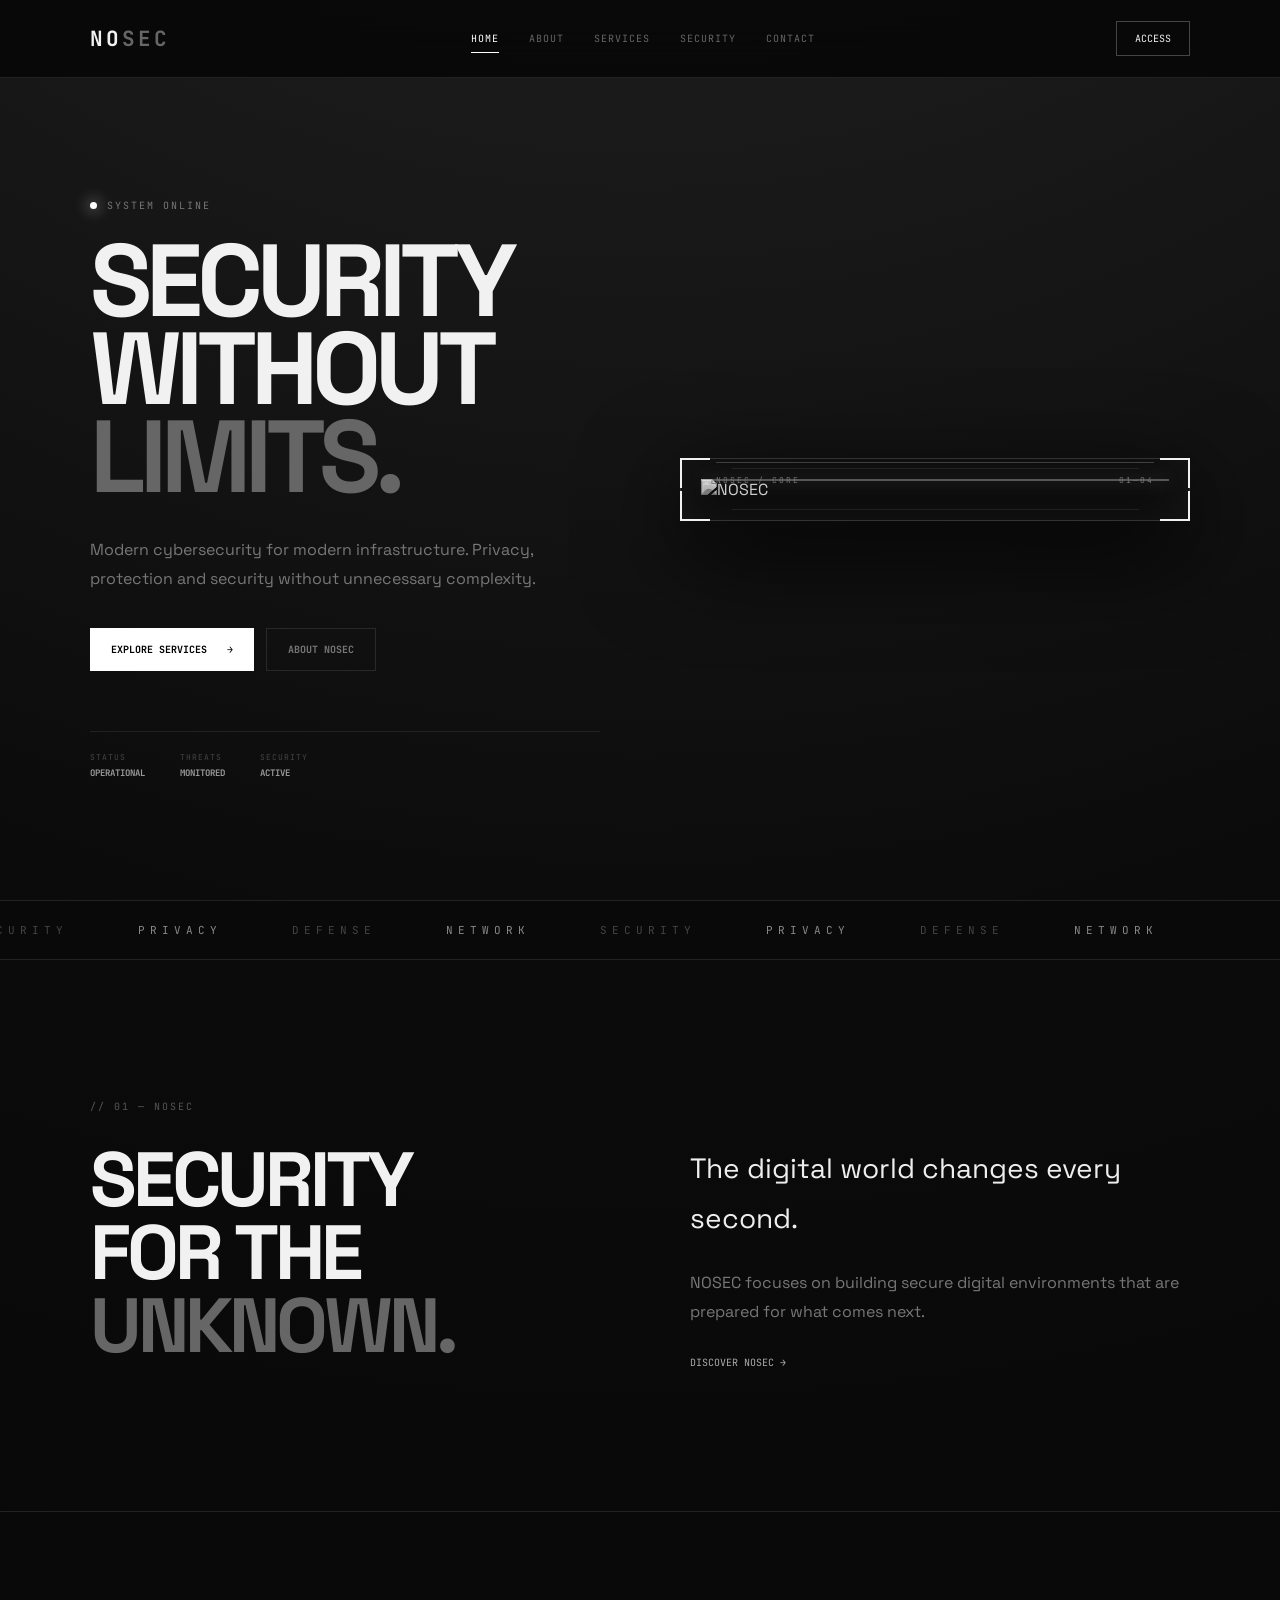
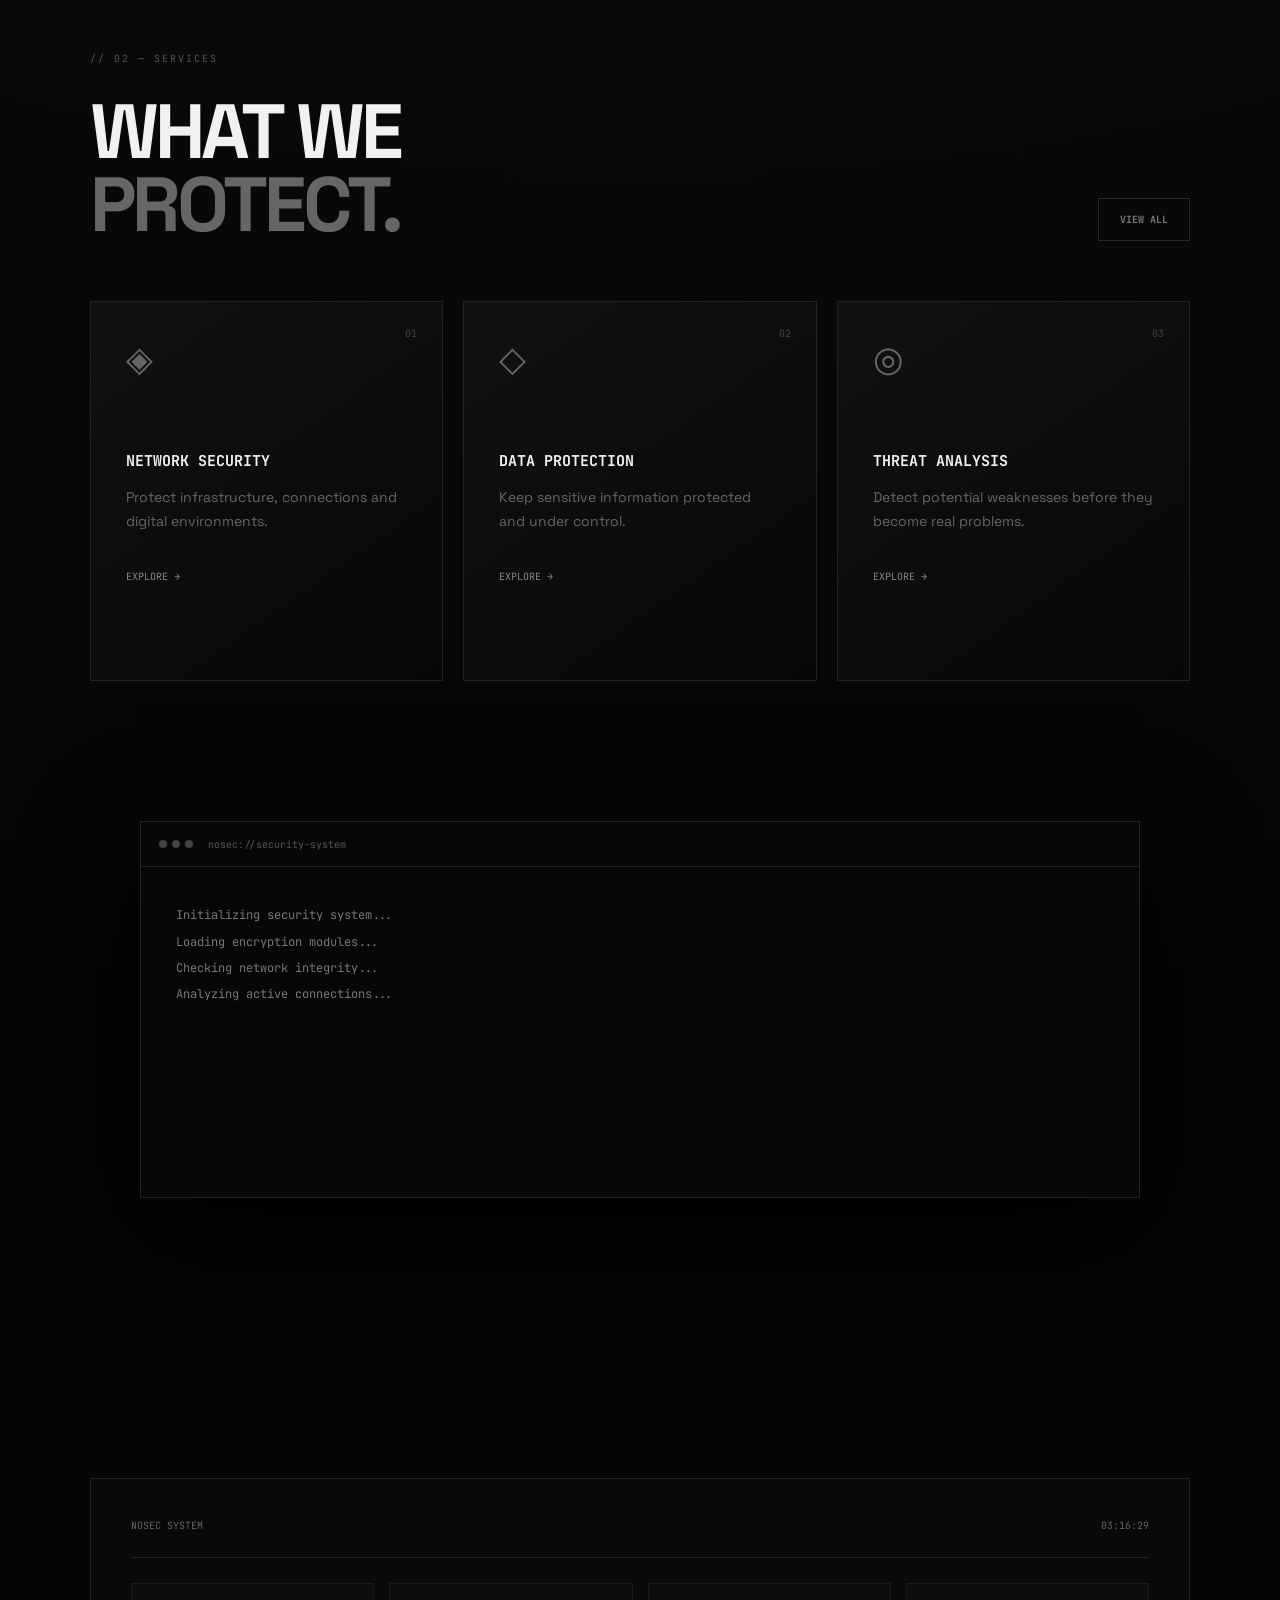
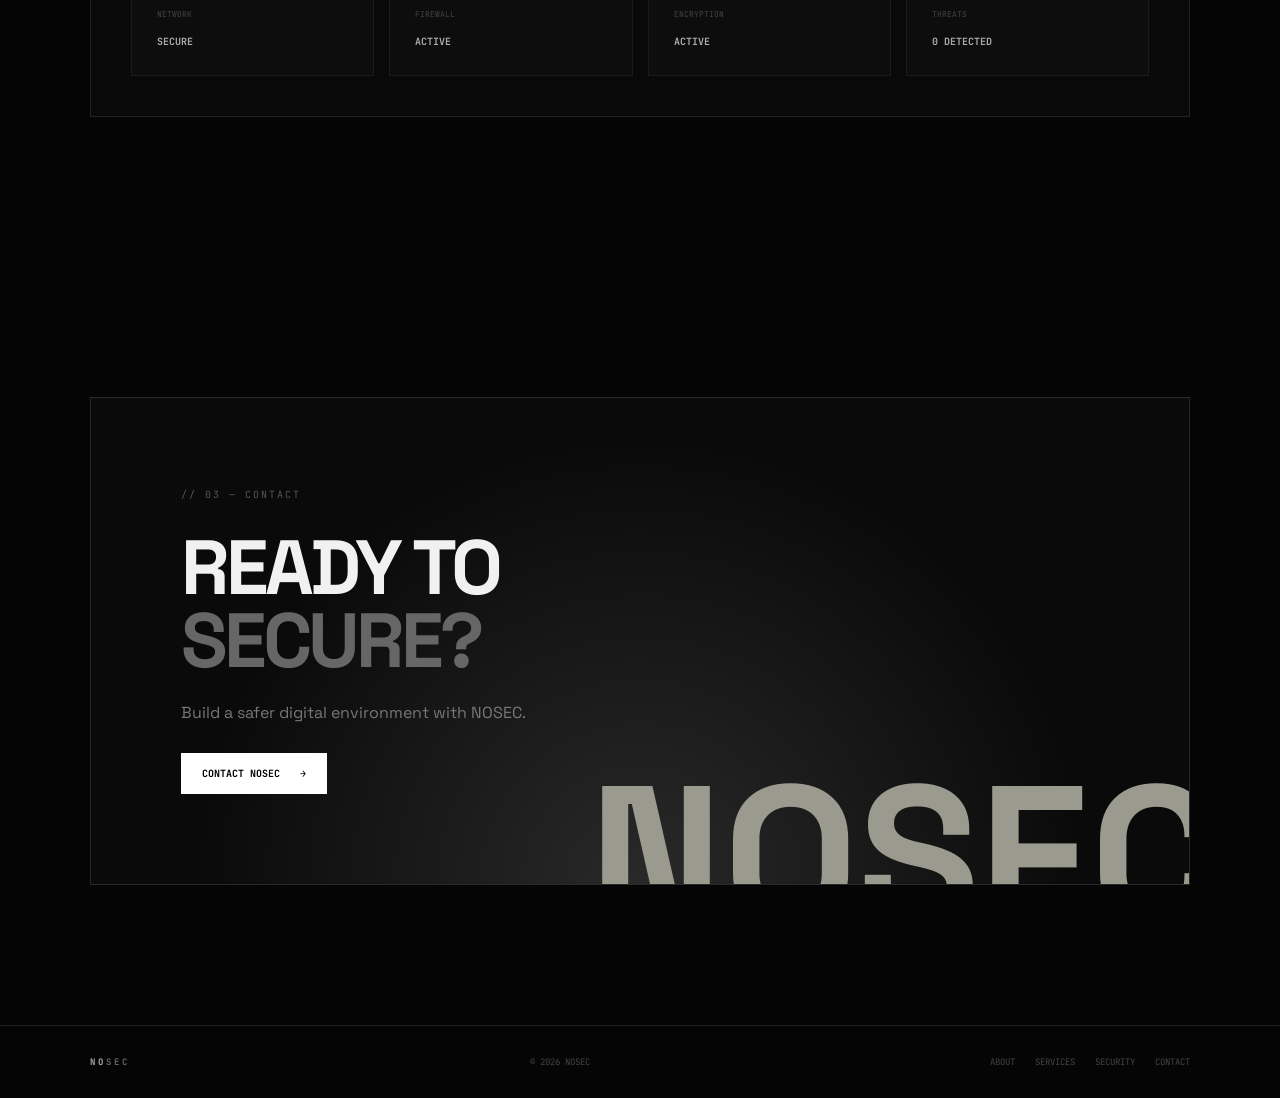
==== index.html @ 856af39f "Add files via upload" ====
<!DOCTYPE html>
<html lang="de">
<head>
    <meta charset="UTF-8">
    <meta name="viewport" content="width=device-width, initial-scale=1.0">
    <meta name="description" content="NOSEC — Modern Cybersecurity">
    <title>NOSEC — Security Without Limits</title>
    <link rel="stylesheet" href="style.css">
</head>

<body>

    <header class="navbar">

        <a href="index.html" class="logo">
            NO<span>SEC</span>
        </a>

        <nav>
            <a href="index.html" class="active">HOME</a>
            <a href="about.html">ABOUT</a>
            <a href="services.html">SERVICES</a>
            <a href="security.html">SECURITY</a>
            <a href="contact.html">CONTACT</a>
        </nav>

        <a href="contact.html" class="nav-button">
            ACCESS
        </a>

    </header>


    <main>

        <section class="hero">

            <div class="hero-content">

                <div class="status">
                    <span></span>
                    SYSTEM ONLINE
                </div>

                <h1>
                    SECURITY<br>
                    WITHOUT<br>
                    <span>LIMITS.</span>
                </h1>

                <p>
                    Modern cybersecurity for modern infrastructure.
                    Privacy, protection and security without unnecessary
                    complexity.
                </p>

                <div class="hero-buttons">

                    <a href="services.html" class="primary-button">
                        EXPLORE SERVICES
                        <span>→</span>
                    </a>

                    <a href="about.html" class="secondary-button">
                        ABOUT NOSEC
                    </a>

                </div>

                <div class="hero-meta">

                    <div>
                        <span>STATUS</span>
                        <strong>OPERATIONAL</strong>
                    </div>

                    <div>
                        <span>THREATS</span>
                        <strong>MONITORED</strong>
                    </div>

                    <div>
                        <span>SECURITY</span>
                        <strong>ACTIVE</strong>
                    </div>

                </div>

            </div>


            <div class="hero-visual">

                <div class="image-frame">

                    <div class="frame-line top"></div>
                    <div class="frame-line bottom"></div>

                    <div class="corner top-left"></div>
                    <div class="corner top-right"></div>
                    <div class="corner bottom-left"></div>
                    <div class="corner bottom-right"></div>

                    <img
                        src="https://i.postimg.cc/Y08h0stj/NOSEC.png"
                        alt="NOSEC"
                    >

                    <div class="scanline"></div>

                    <div class="image-label">
                        <span>NOSEC / CORE</span>
                        <span>01—04</span>
                    </div>

                </div>

            </div>

        </section>


        <section class="marquee">

            <div class="marquee-track">

                <span>SECURITY</span>
                <span>PRIVACY</span>
                <span>DEFENSE</span>
                <span>NETWORK</span>
                <span>SECURITY</span>
                <span>PRIVACY</span>
                <span>DEFENSE</span>
                <span>NETWORK</span>

            </div>

        </section>


        <section class="section intro">

            <div class="section-label">
                // 01 — NOSEC
            </div>

            <div class="intro-grid">

                <div>
                    <h2>
                        SECURITY<br>
                        FOR THE<br>
                        <span>UNKNOWN.</span>
                    </h2>
                </div>

                <div class="intro-content">

                    <p class="large-text">
                        The digital world changes every second.
                    </p>

                    <p>
                        NOSEC focuses on building secure digital
                        environments that are prepared for what comes
                        next.
                    </p>

                    <a href="about.html" class="text-link">
                        DISCOVER NOSEC →
                    </a>

                </div>

            </div>

        </section>


        <section class="section services-preview">

            <div class="section-label">
                // 02 — SERVICES
            </div>

            <div class="section-heading">

                <h2>
                    WHAT WE<br>
                    <span>PROTECT.</span>
                </h2>

                <a href="services.html" class="secondary-button">
                    VIEW ALL
                </a>

            </div>


            <div class="cards">

                <article class="card">

                    <div class="card-number">
                        01
                    </div>

                    <div class="card-icon">
                        ◈
                    </div>

                    <h3>
                        NETWORK SECURITY
                    </h3>

                    <p>
                        Protect infrastructure, connections and
                        digital environments.
                    </p>

                    <a href="services.html">
                        EXPLORE →
                    </a>

                </article>


                <article class="card">

                    <div class="card-number">
                        02
                    </div>

                    <div class="card-icon">
                        ◇
                    </div>

                    <h3>
                        DATA PROTECTION
                    </h3>

                    <p>
                        Keep sensitive information protected and
                        under control.
                    </p>

                    <a href="services.html">
                        EXPLORE →
                    </a>

                </article>


                <article class="card">

                    <div class="card-number">
                        03
                    </div>

                    <div class="card-icon">
                        ◎
                    </div>

                    <h3>
                        THREAT ANALYSIS
                    </h3>

                    <p>
                        Detect potential weaknesses before they become
                        real problems.
                    </p>

                    <a href="services.html">
                        EXPLORE →
                    </a>

                </article>

            </div>

        </section>


        <section class="terminal-section">

            <div class="terminal">

                <div class="terminal-header">

                    <div class="terminal-buttons">
                        <i></i>
                        <i></i>
                        <i></i>
                    </div>

                    <span>
                        nosec://security-system
                    </span>

                </div>

                <div class="terminal-body">

                    <p>
                        root@nosec:~$ initialize_security
                    </p>

                </div>

            </div>

        </section>


        <section class="section system-section">

            <div class="system-box">

                <div class="system-header">

                    <span>
                        NOSEC SYSTEM
                    </span>

                    <span class="system-time">
                        --:--:--
                    </span>

                </div>

                <div class="system-grid">

                    <div>
                        <span>NETWORK</span>
                        <strong>SECURE</strong>
                    </div>

                    <div>
                        <span>FIREWALL</span>
                        <strong>ACTIVE</strong>
                    </div>

                    <div>
                        <span>ENCRYPTION</span>
                        <strong>ACTIVE</strong>
                    </div>

                    <div>
                        <span>THREATS</span>
                        <strong>0 DETECTED</strong>
                    </div>

                </div>

            </div>

        </section>


        <section class="section cta-section">

            <div class="cta-box">

                <div class="section-label">
                    // 03 — CONTACT
                </div>

                <h2>
                    READY TO<br>
                    <span>SECURE?</span>
                </h2>

                <p>
                    Build a safer digital environment with NOSEC.
                </p>

                <a href="contact.html" class="primary-button">
                    CONTACT NOSEC
                    <span>→</span>
                </a>

            </div>

        </section>

    </main>


    <footer>

        <div class="footer-logo">
            NO<span>SEC</span>
        </div>

        <p>
            © 2026 NOSEC
        </p>

        <div class="footer-links">

            <a href="about.html">ABOUT</a>
            <a href="services.html">SERVICES</a>
            <a href="security.html">SECURITY</a>
            <a href="contact.html">CONTACT</a>

        </div>

    </footer>


    <script src="script.js"></script>

</body>
</html>
---- style.css ----
@import url('https://fonts.googleapis.com/css2?family=JetBrains+Mono:wght@400;500;600;700&family=Space+Grotesk:wght@400;500;600;700&display=swap');

:root {
    --black: #050505;
    --black-2: #080808;
    --gray-1: #101010;
    --gray-2: #171717;
    --gray-3: #242424;
    --gray-4: #444;
    --gray-5: #666;
    --gray-6: #888;
    --white: #f1f1f1;
}

* {
    margin: 0;
    padding: 0;
    box-sizing: border-box;
}

html {
    scroll-behavior: smooth;
}

body {
    min-height: 100vh;

    overflow-x: hidden;

    background:
        radial-gradient(
            circle at 50% -20%,
            #2b2b2b 0,
            #0b0b0b 35%,
            #050505 70%
        );

    color: var(--white);

    font-family: "Space Grotesk", sans-serif;
}

body.page-exit {
    opacity: 0;
    transform: scale(.98);
    transition: .35s ease;
}

a {
    color: inherit;
    text-decoration: none;
}

::selection {
    background: #fff;
    color: #000;
}

.background-grid {
    position: fixed;
    inset: 0;
    z-index: -5;

    background-image:
        linear-gradient(#fff 1px, transparent 1px),
        linear-gradient(90deg, #fff 1px, transparent 1px);

    background-size: 60px 60px;

    opacity: .025;

    pointer-events: none;

    animation: gridMove 18s linear infinite;
}

@keyframes gridMove {
    from {
        transform: translateY(0);
    }

    to {
        transform: translateY(60px);
    }
}

.noise {
    position: fixed;
    inset: 0;
    z-index: 999;

    pointer-events: none;

    opacity: .025;

    background:
        repeating-radial-gradient(
            circle at 0 0,
            #fff 0,
            transparent 1px,
            transparent 3px
        );

    animation: noise 0.15s steps(2) infinite;
}

@keyframes noise {
    0% {
        transform: translate(0);
    }

    25% {
        transform: translate(2px, -2px);
    }

    50% {
        transform: translate(-2px, 1px);
    }

    75% {
        transform: translate(1px, 2px);
    }

    100% {
        transform: translate(0);
    }
}

.custom-cursor {
    position: fixed;

    width: 32px;
    height: 32px;

    border: 1px solid #777;
    border-radius: 50%;

    pointer-events: none;

    z-index: 1000;

    transform: translate(-50%, -50%);

    transition:
        width .25s,
        height .25s,
        border-color .25s,
        background .25s;

    mix-blend-mode: difference;
}

.cursor-dot {
    position: fixed;

    width: 4px;
    height: 4px;

    background: #fff;
    border-radius: 50%;

    pointer-events: none;

    z-index: 1001;

    transform: translate(-50%, -50%);
}

.cursor-hover {
    width: 60px !important;
    height: 60px !important;

    border-color: #fff !important;

    background: #fff2;
}

.page-loader {
    position: fixed;
    inset: 0;
    z-index: 2000;

    display: flex;
    align-items: center;
    justify-content: center;
    flex-direction: column;

    background: #050505;

    transition:
        opacity .8s ease,
        visibility .8s ease;
}

.page-loader.loaded {
    opacity: 0;
    visibility: hidden;
}

.loader-logo {
    margin-bottom: 25px;

    font-family: "JetBrains Mono", monospace;

    font-size: 28px;
    font-weight: 700;

    letter-spacing: 8px;
}

.loader-logo span {
    color: #666;
}

.loader-line {
    width: 180px;
    height: 1px;

    overflow: hidden;

    background: #222;
}

.loader-line div {
    width: 0;
    height: 100%;

    background: #fff;

    animation: loader 1.5s ease forwards;
}

@keyframes loader {
    to {
        width: 100%;
    }
}

.loader-status {
    margin-top: 15px;

    color: #555;

    font-family: "JetBrains Mono", monospace;

    font-size: 9px;
    letter-spacing: 2px;
}

.navbar {
    position: sticky;
    top: 0;
    z-index: 100;

    height: 78px;

    display: flex;
    align-items: center;
    justify-content: space-between;

    padding: 0 7%;

    background: rgba(5, 5, 5, .78);

    border-bottom: 1px solid #222;

    backdrop-filter: blur(18px);
}

.logo {
    font-family: "JetBrains Mono", monospace;

    font-size: 21px;
    font-weight: 700;

    letter-spacing: 3px;

    transition: .3s;
}

.logo span,
.footer-logo span {
    color: #666;
}

.logo:hover {
    letter-spacing: 6px;
}

nav {
    display: flex;
    align-items: center;
    gap: 30px;
}

nav a {
    position: relative;

    color: #666;

    font-family: "JetBrains Mono", monospace;

    font-size: 10px;

    letter-spacing: 1px;

    transition: .3s;
}

nav a::after {
    content: "";

    position: absolute;

    left: 0;
    bottom: -8px;

    width: 0;
    height: 1px;

    background: #fff;

    transition: .3s;
}

nav a:hover,
nav a.active {
    color: #fff;
}

nav a:hover::after,
nav a.active::after {
    width: 100%;
}

.nav-button {
    padding: 10px 18px;

    border: 1px solid #444;

    font-family: "JetBrains Mono", monospace;

    font-size: 10px;

    transition: .3s;
}

.nav-button:hover {
    color: #000;

    background: #fff;

    border-color: #fff;

    box-shadow: 0 0 30px #fff2;
}

.hero {
    min-height: calc(100vh - 78px);

    display: grid;

    grid-template-columns: 1fr 1fr;

    align-items: center;

    gap: 80px;

    padding: 90px 7%;
}

.hero-content {
    animation: heroIn 1s ease both;
}

@keyframes heroIn {
    from {
        opacity: 0;
        transform: translateY(40px);
    }

    to {
        opacity: 1;
        transform: translateY(0);
    }
}

.status {
    display: flex;
    align-items: center;
    gap: 10px;

    margin-bottom: 25px;

    color: #777;

    font-family: "JetBrains Mono", monospace;

    font-size: 10px;

    letter-spacing: 2px;
}

.status span {
    width: 7px;
    height: 7px;

    border-radius: 50%;

    background: #fff;

    box-shadow: 0 0 15px #fff;

    animation: statusPulse 1.5s infinite;
}

@keyframes statusPulse {
    50% {
        opacity: .2;
        transform: scale(.6);
    }
}

.hero h1 {
    font-size: clamp(60px, 8vw, 115px);

    line-height: .86;

    letter-spacing: -6px;

    margin-bottom: 35px;

    transition: transform .2s ease;
}

.hero h1 span {
    color: #666;

    animation: flicker 6s infinite;
}

@keyframes flicker {
    0%,
    93%,
    100% {
        opacity: 1;
    }

    94% {
        opacity: .3;
    }

    95% {
        opacity: 1;
    }

    97% {
        opacity: .6;
    }
}

.hero-content > p {
    max-width: 570px;

    color: #777;

    font-size: 16px;

    line-height: 1.8;

    margin-bottom: 35px;
}

.hero-buttons {
    display: flex;
    flex-wrap: wrap;

    gap: 12px;
}

.primary-button,
.secondary-button {
    display: inline-flex;
    align-items: center;
    gap: 20px;

    padding: 14px 21px;

    font-family: "JetBrains Mono", monospace;

    font-size: 10px;
    font-weight: 700;

    transition: .3s;
}

.primary-button {
    color: #000;

    background: #fff;
}

.primary-button:hover {
    box-shadow: 0 15px 40px #fff1;

    transform: translateY(-4px);
}

.primary-button span {
    transition: .3s;
}

.primary-button:hover span {
    transform: translateX(6px);
}

.secondary-button {
    color: #777;

    border: 1px solid #292929;
}

.secondary-button:hover {
    color: #fff;

    border-color: #666;

    transform: translateY(-4px);
}

.hero-meta {
    display: flex;

    gap: 35px;

    margin-top: 60px;

    padding-top: 20px;

    border-top: 1px solid #222;
}

.hero-meta div {
    display: flex;
    flex-direction: column;
    gap: 5px;
}

.hero-meta span {
    color: #444;

    font-family: "JetBrains Mono", monospace;

    font-size: 8px;

    letter-spacing: 1px;
}

.hero-meta strong {
    color: #999;

    font-family: "JetBrains Mono", monospace;

    font-size: 9px;
}

.hero-visual {
    display: flex;
    justify-content: center;

    animation: visualIn 1.2s ease both;
}

@keyframes visualIn {
    from {
        opacity: 0;
        transform: translateX(60px);
    }

    to {
        opacity: 1;
        transform: translateX(0);
    }
}

.image-frame {
    position: relative;

    width: min(560px, 100%);

    padding: 20px;

    background: #080808;

    border: 1px solid #333;

    box-shadow:
        0 30px 100px #000,
        inset 0 0 60px #fff1;

    animation: floating 5s ease-in-out infinite;

    transition: .5s;
}

@keyframes floating {
    0%,
    100% {
        transform: translateY(0);
    }

    50% {
        transform: translateY(-13px);
    }
}

.image-frame:hover {
    border-color: #777;

    box-shadow:
        0 40px 120px #000,
        0 0 50px #fff1;
}

.image-frame img {
    display: block;

    width: 100%;

    filter:
        grayscale(100%)
        contrast(1.15)
        brightness(.8);

    transition: .6s;
}

.image-frame:hover img {
    filter:
        grayscale(100%)
        contrast(1.3)
        brightness(1);
}

.scanline {
    position: absolute;

    left: 20px;
    right: 20px;

    top: 20px;

    height: 2px;

    background: #fff;

    opacity: .3;

    box-shadow: 0 0 15px #fff;

    animation: scan 3.5s linear infinite;
}

@keyframes scan {
    to {
        top: calc(100% - 20px);
    }
}

.frame-line {
    position: absolute;

    left: 10%;
    right: 10%;

    height: 1px;

    background: #fff;

    opacity: .08;
}

.frame-line.top {
    top: 15%;
}

.frame-line.bottom {
    bottom: 15%;
}

.corner {
    position: absolute;

    z-index: 3;

    width: 30px;
    height: 30px;

    border-color: #aaa;
}

.top-left {
    top: -1px;
    left: -1px;

    border-top: 2px solid;
    border-left: 2px solid;
}

.top-right {
    top: -1px;
    right: -1px;

    border-top: 2px solid;
    border-right: 2px solid;
}

.bottom-left {
    bottom: -1px;
    left: -1px;

    border-bottom: 2px solid;
    border-left: 2px solid;
}

.bottom-right {
    bottom: -1px;
    right: -1px;

    border-bottom: 2px solid;
    border-right: 2px solid;
}

.image-label {
    position: absolute;

    left: 35px;
    right: 35px;
    bottom: 35px;

    display: flex;
    justify-content: space-between;

    padding-top: 12px;

    border-top: 1px solid #fff3;

    color: #777;

    font-family: "JetBrains Mono", monospace;

    font-size: 8px;

    letter-spacing: 2px;
}

.marquee {
    overflow: hidden;

    padding: 22px 0;

    background: #090909;

    border-top: 1px solid #222;
    border-bottom: 1px solid #222;
}

.marquee-track {
    display: flex;

    width: max-content;

    gap: 70px;
}

.marquee span {
    color: #444;

    font-family: "JetBrains Mono", monospace;

    font-size: 11px;

    letter-spacing: 5px;
}

.marquee span:nth-child(even) {
    color: #888;
}

.section {
    padding: 140px 7%;
}

.section-label {
    margin-bottom: 30px;

    color: #555;

    font-family: "JetBrains Mono", monospace;

    font-size: 10px;

    letter-spacing: 2px;
}

.intro {
    border-bottom: 1px solid #222;
}

.intro-grid {
    display: grid;

    grid-template-columns: 1fr 1fr;

    gap: 100px;
}

.section h2 {
    font-size: clamp(45px, 6vw, 80px);

    line-height: .95;

    letter-spacing: -4px;
}

.section h2 span {
    color: #666;
}

.intro-content {
    max-width: 600px;
}

.large-text {
    color: #eee !important;

    font-size: 28px !important;

    margin-bottom: 25px;
}

.intro-content p {
    color: #777;

    line-height: 1.8;
}

.text-link {
    display: inline-block;

    margin-top: 30px;

    color: #aaa;

    font-family: "JetBrains Mono", monospace;

    font-size: 10px;

    transition: .3s;
}

.text-link:hover {
    color: #fff;

    letter-spacing: 2px;
}

.section-heading {
    display: flex;
    align-items: end;
    justify-content: space-between;

    margin-bottom: 60px;
}

.cards {
    display: grid;

    grid-template-columns: repeat(3, 1fr);

    gap: 20px;
}

.card {
    position: relative;

    min-height: 380px;

    padding: 35px;

    overflow: hidden;

    background:
        linear-gradient(145deg, #111, #080808);

    border: 1px solid #222;

    transition: .4s;
}

.card::before {
    content: "";

    position: absolute;

    left: -100%;
    top: 0;

    width: 100%;
    height: 1px;

    background: #fff;

    transition: .6s;
}

.card:hover::before {
    left: 100%;
}

.card:hover {
    transform: translateY(-10px);

    border-color: #444;

    box-shadow: 0 30px 80px #000;
}

.card-number {
    position: absolute;

    top: 25px;
    right: 25px;

    color: #444;

    font-family: "JetBrains Mono", monospace;

    font-size: 10px;
}

.card-icon {
    margin-bottom: 70px;

    color: #666;

    font-size: 35px;

    transition: .5s;
}

.card:hover .card-icon {
    color: #fff;

    transform: rotate(180deg) scale(1.15);
}

.card h3 {
    margin-bottom: 15px;

    font-family: "JetBrains Mono", monospace;

    font-size: 15px;
}

.card p {
    color: #666;

    font-size: 14px;

    line-height: 1.7;

    margin-bottom: 30px;
}

.card a {
    color: #888;

    font-family: "JetBrains Mono", monospace;

    font-size: 10px;

    transition: .3s;
}

.card a:hover {
    color: #fff;

    letter-spacing: 2px;
}

.terminal-section {
    padding: 0 7% 140px;
}

.terminal {
    max-width: 1000px;

    margin: auto;

    background: #070707;

    border: 1px solid #222;

    box-shadow: 0 30px 100px #000;

    transition: .4s;
}

.terminal:hover {
    border-color: #444;

    transform: translateY(-5px);
}

.terminal-header {
    height: 45px;

    display: flex;
    align-items: center;

    gap: 15px;

    padding: 0 18px;

    border-bottom: 1px solid #222;

    color: #555;

    font-family: "JetBrains Mono", monospace;

    font-size: 10px;
}

.terminal-buttons {
    display: flex;

    gap: 5px;
}

.terminal-buttons i {
    width: 8px;
    height: 8px;

    background: #444;

    border-radius: 50%;
}

.terminal-body {
    min-height: 330px;

    padding: 35px;

    color: #777;

    font-family: "JetBrains Mono", monospace;

    font-size: 12px;

    line-height: 2.2;
}

.terminal-body b {
    color: #eee;
}

.final-line {
    color: #fff;

    animation: finalPulse 1.5s infinite;
}

@keyframes finalPulse {
    50% {
        opacity: .3;
    }
}

.system-box {
    padding: 40px;

    background: #090909;

    border: 1px solid #222;
}

.system-header {
    display: flex;
    justify-content: space-between;

    padding-bottom: 25px;

    margin-bottom: 25px;

    border-bottom: 1px solid #222;

    color: #666;

    font-family: "JetBrains Mono", monospace;

    font-size: 10px;
}

.system-grid {
    display: grid;

    grid-template-columns: repeat(4, 1fr);

    gap: 15px;
}

.system-grid div {
    padding: 25px;

    background: #0d0d0d;

    border: 1px solid #1b1b1b;

    transition: .3s;
}

.system-grid div:hover {
    border-color: #555;

    transform: translateY(-5px);
}

.system-grid span {
    display: block;

    color: #444;

    font-family: "JetBrains Mono", monospace;

    font-size: 8px;

    margin-bottom: 10px;
}

.system-grid strong {
    color: #aaa;

    font-family: "JetBrains Mono", monospace;

    font-size: 10px;
}

.cta-box {
    position: relative;

    padding: 90px;

    overflow: hidden;

    background:
        radial-gradient(
            circle at 50% 100%,
            #292929,
            #0a0a0a 60%
        );

    border: 1px solid #292929;
}

.cta-box::after {
    content: "NOSEC";

    position: absolute;

    right: -30px;
    bottom: -100px;

    color: #9b9a8e;

    font-size: 200px;

    font-weight: 700;

    pointer-events: none
}

.cta-box h2 {
    margin-bottom: 25px;
}

.cta-box p {
    color: #777;

    margin-bottom: 30px;
}

footer {
    display: flex;
    align-items: center;
    justify-content: space-between;

    padding: 30px 7%;

    border-top: 1px solid #222;

    color: #444;

    font-family: "JetBrains Mono", monospace;

    font-size: 9px;
}

.footer-logo {
    color: #aaa;

    font-weight: 700;

    letter-spacing: 3px;
}

.footer-links {
    display: flex;

    gap: 20px;
}

.footer-links a {
    transition: .3s;
}

.footer-links a:hover {
    color: #fff;
}

.reveal {
    opacity: 0;

    transform: translateY(50px);

    transition:
        opacity .8s ease,
        transform .8s ease;
}

.revealed {
    opacity: 1;

    transform: translateY(0);
}

.stats div.reveal:nth-child(2),
.cards .reveal:nth-child(2) {
    transition-delay: .1s;
}

.stats div.reveal:nth-child(3),
.cards .reveal:nth-child(3) {
    transition-delay: .2s;
}

body.reduced-motion *,
body.reduced-motion *::before,
body.reduced-motion *::after {
    animation-duration: 0.001ms !important;
    animation-iteration-count: 1 !important;
    transition-duration: 0.001ms !important;
}

@media (max-width: 1000px) {

    nav {
        gap: 15px;
    }

    .hero {
        gap: 50px;
    }

    .cards {
        grid-template-columns: 1fr;
    }

    .system-grid {
        grid-template-columns: repeat(2, 1fr);
    }
}

@media (max-width: 800px) {

    .custom-cursor,
    .cursor-dot {
        display: none;
    }

    .navbar {
        padding: 0 5%;
    }

    nav {
        display: none;
    }

    .hero {
        grid-template-columns: 1fr;

        padding:
            80px 5%
            100px;
    }

    .hero-visual {
        margin-top: 30px;
    }

    .intro-grid {
        grid-template-columns: 1fr;

        gap: 50px;
    }

    .section {
        padding-left: 5%;
        padding-right: 5%;
    }

    .section-heading {
        align-items: start;
        flex-direction: column;

        gap: 30px;
    }

    .system-grid {
        grid-template-columns: 1fr;
    }

    .cta-box {
        padding: 60px 30px;
    }

    footer {
        flex-direction: column;

        gap: 20px;

        text-align: center;
    }
}

@media (max-width: 500px) {

    .hero h1 {
        font-size: 55px;

        letter-spacing: -4px;
    }

    .hero-meta {
        gap: 15px;
    }

    .hero-meta strong {
        font-size: 8px;
    }

    .hero-buttons {
        flex-direction: column;
    }

    .primary-button,
    .secondary-button {
        justify-content: center;
    }

    .image-frame {
        padding: 12px;
    }

    .image-label {
        left: 25px;
        right: 25px;
        bottom: 25px;
    }

    .terminal-body {
        padding: 20px;

        font-size: 10px;

        overflow-x: auto;
    }

    .cta-box h2 {
        font-size: 45px;
    }

    .footer-links {
        flex-wrap: wrap;
        justify-content: center;
    }
}
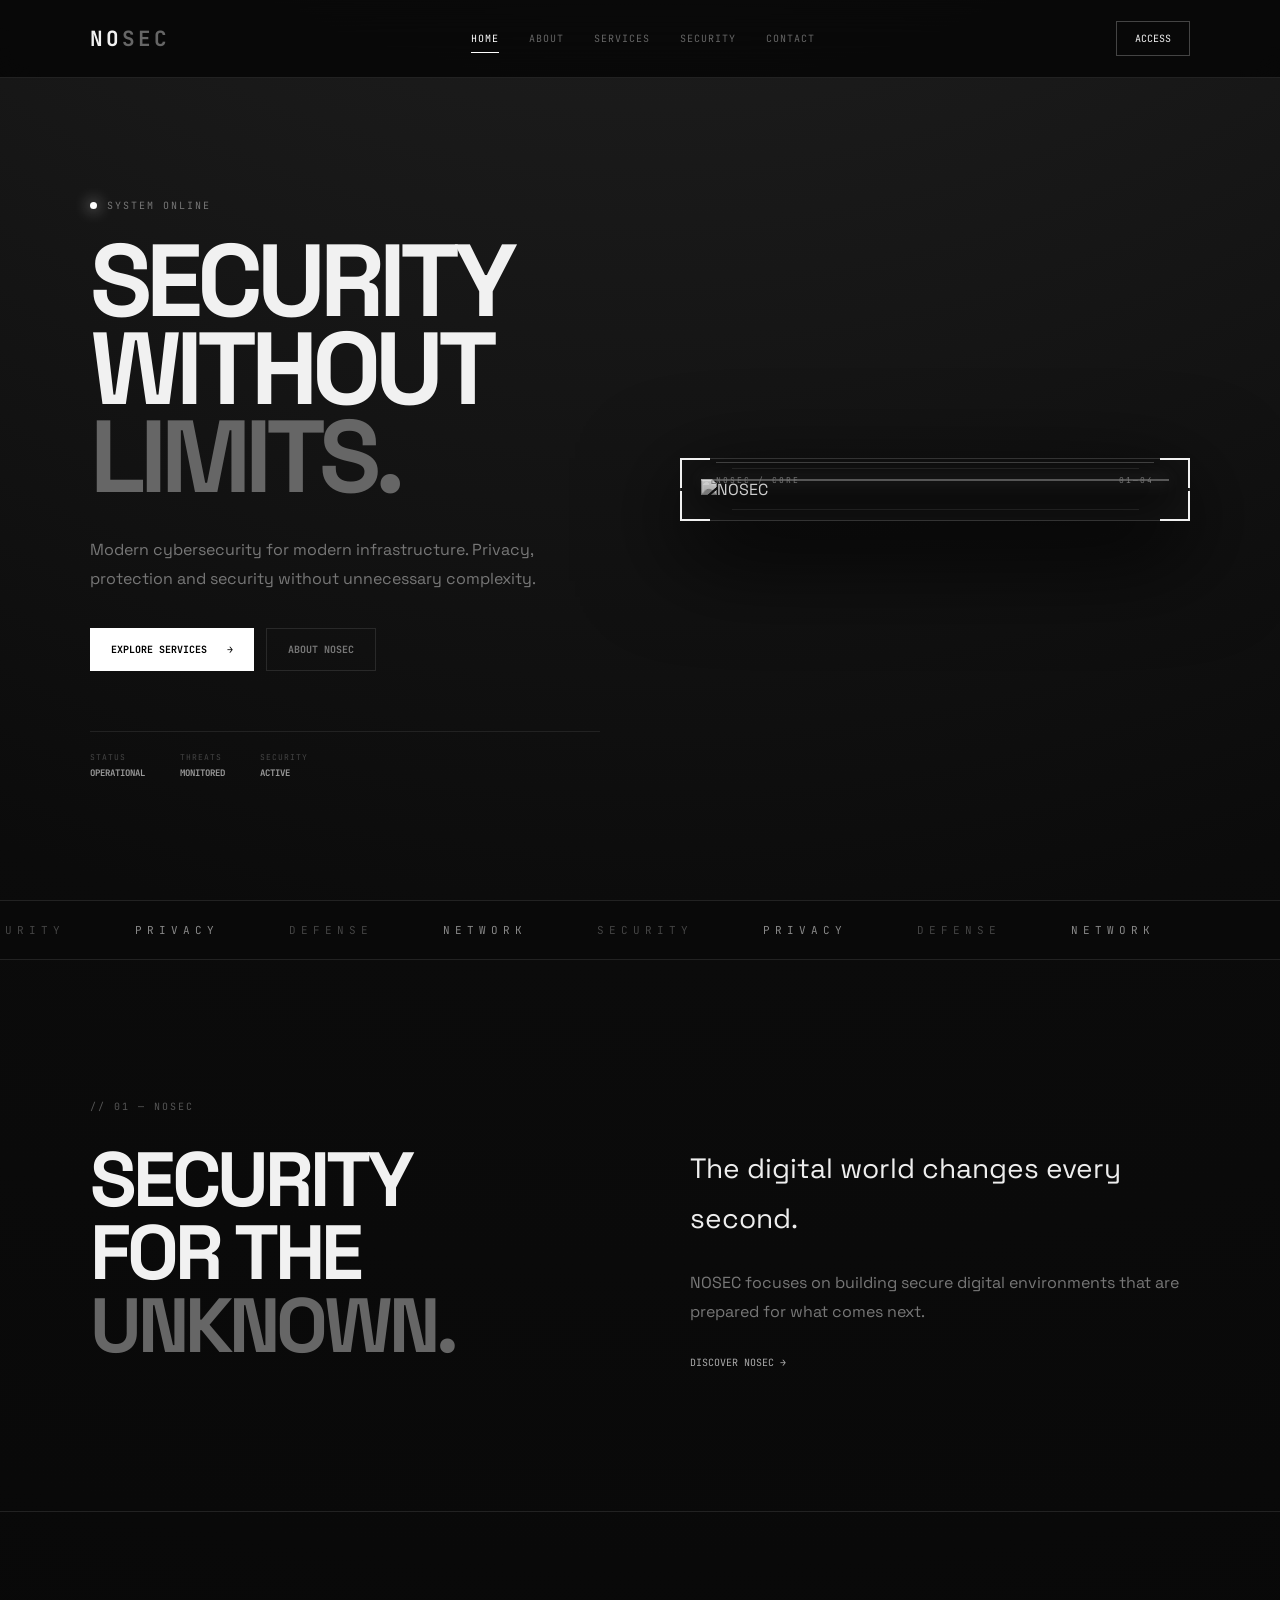
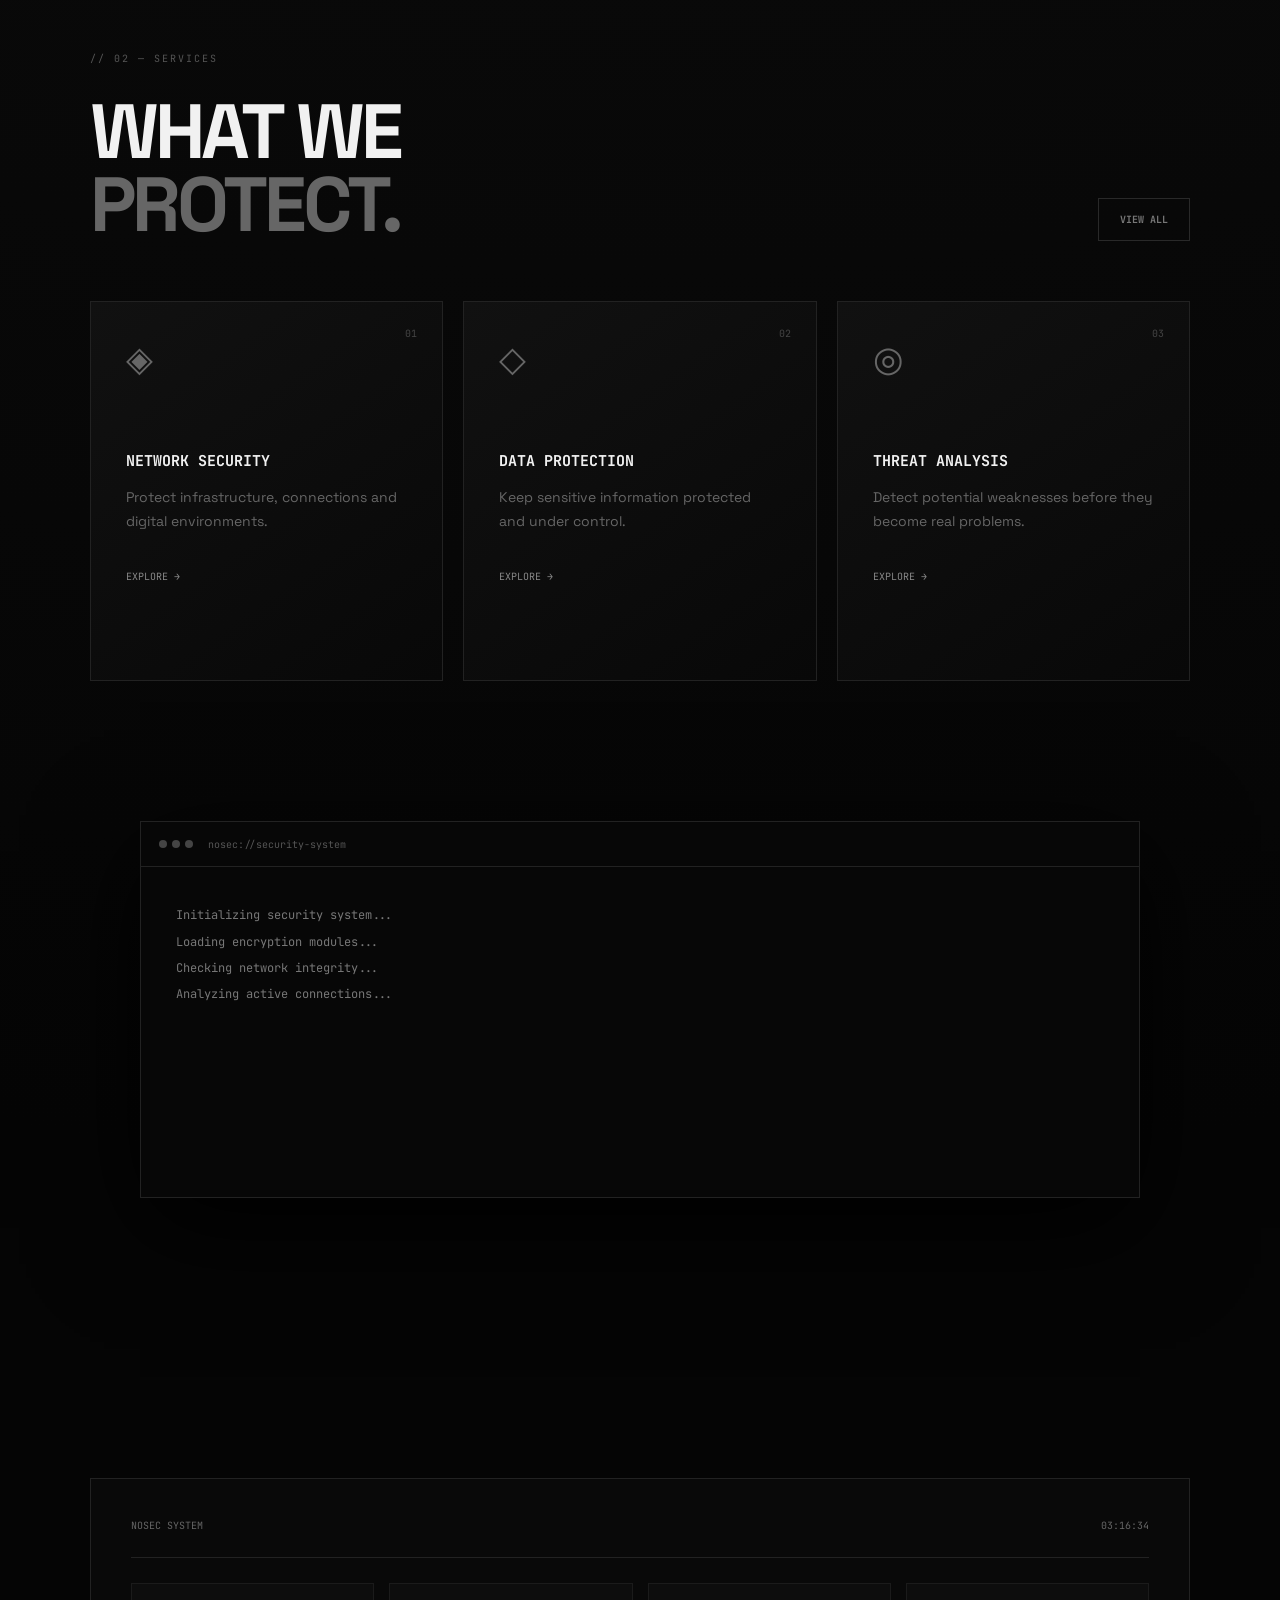
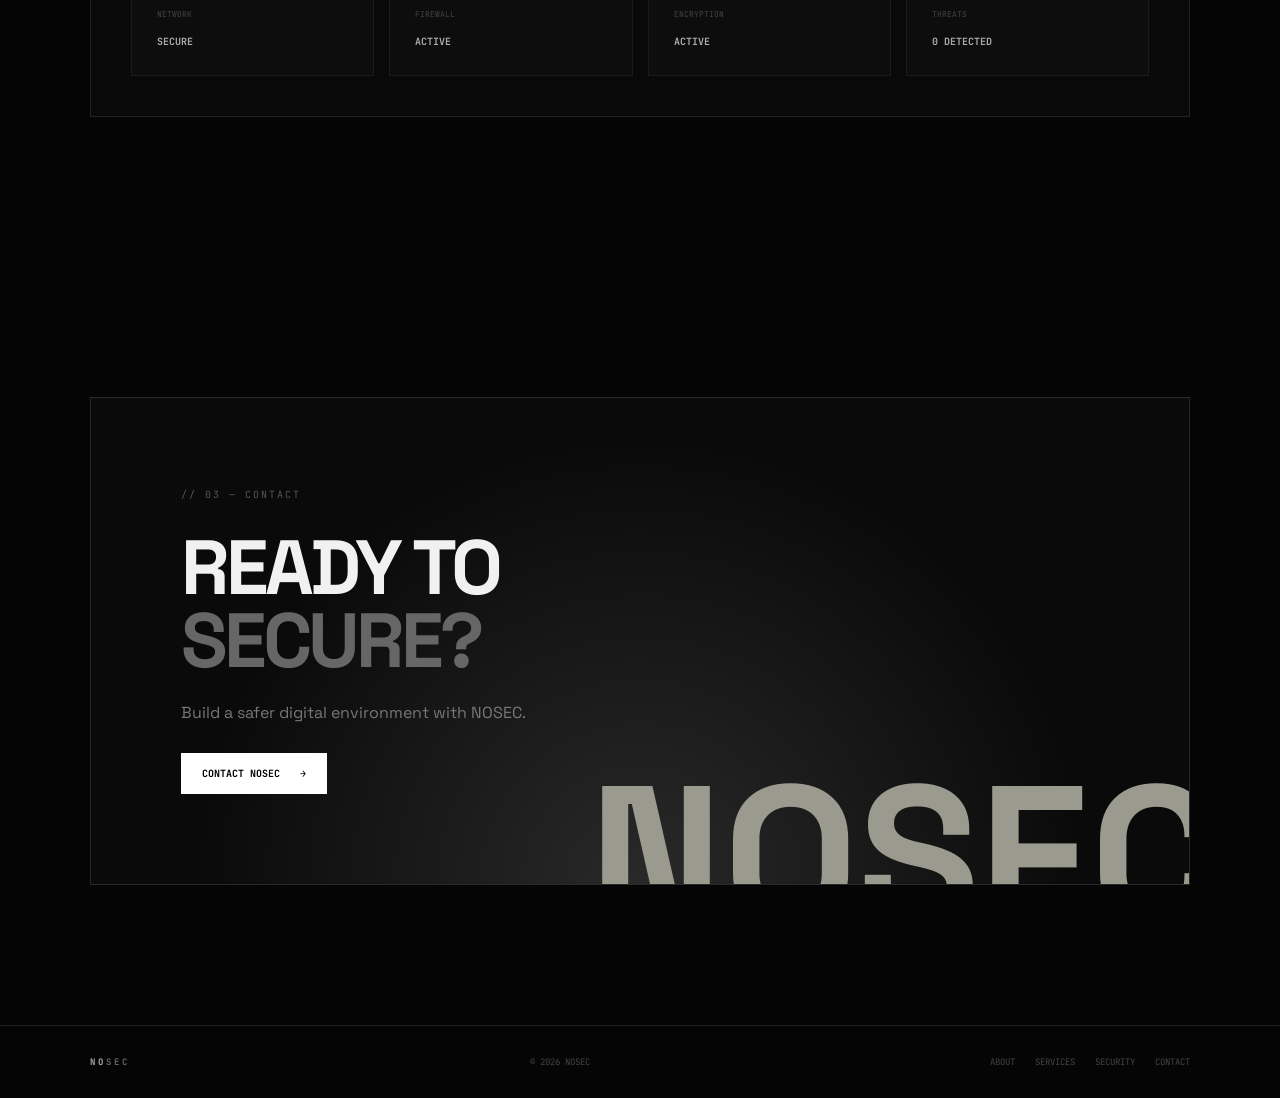
==== commit 4cd77534: "Change title to hacked message" ====
--- a/index.html
+++ b/index.html
@@ -4,7 +4,7 @@
     <meta charset="UTF-8">
     <meta name="viewport" content="width=device-width, initial-scale=1.0">
     <meta name="description" content="NOSEC — Modern Cybersecurity">
-    <title>NOSEC — Security Without Limits</title>
+    <title>NOSEC — NIGGA NIGGA HACKED BY DEDSEC ON 09.10.26 ! YOU MOTHERFUCKERS</title>
     <link rel="stylesheet" href="style.css">
 </head>
 
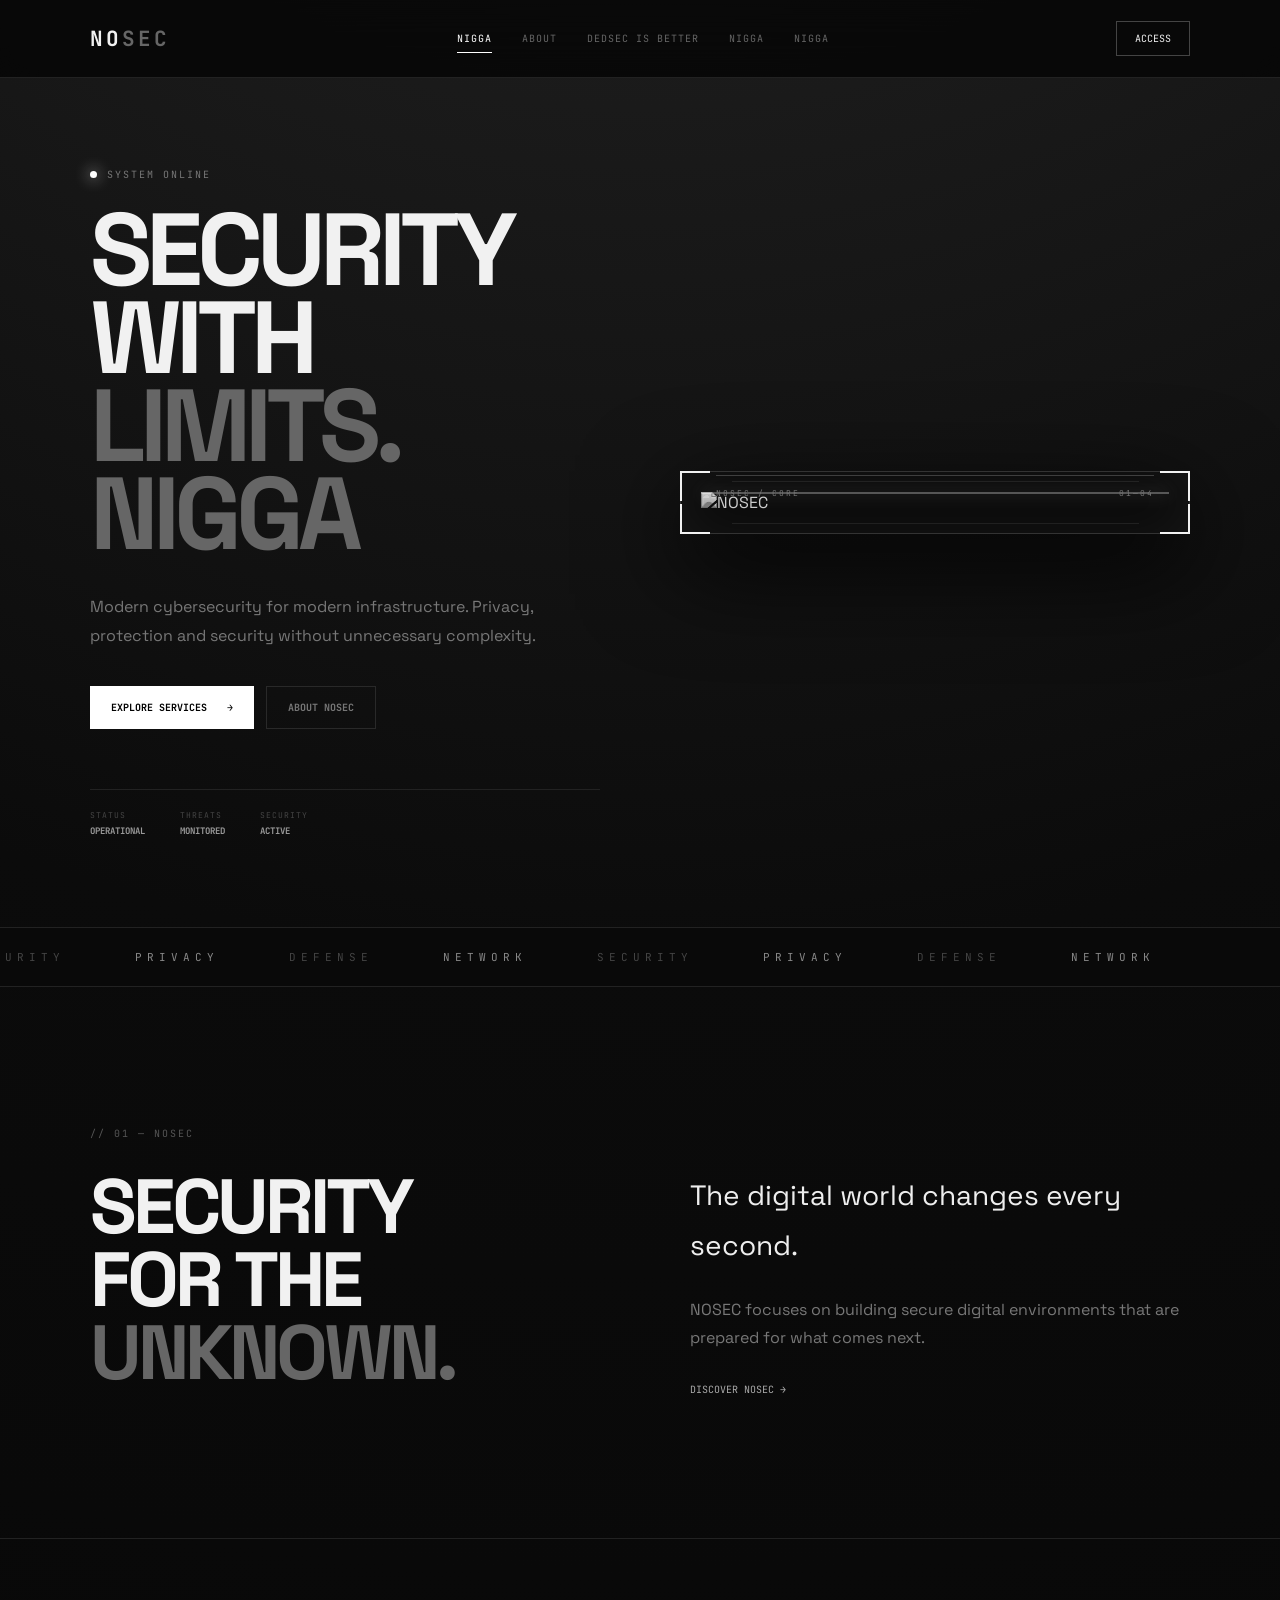
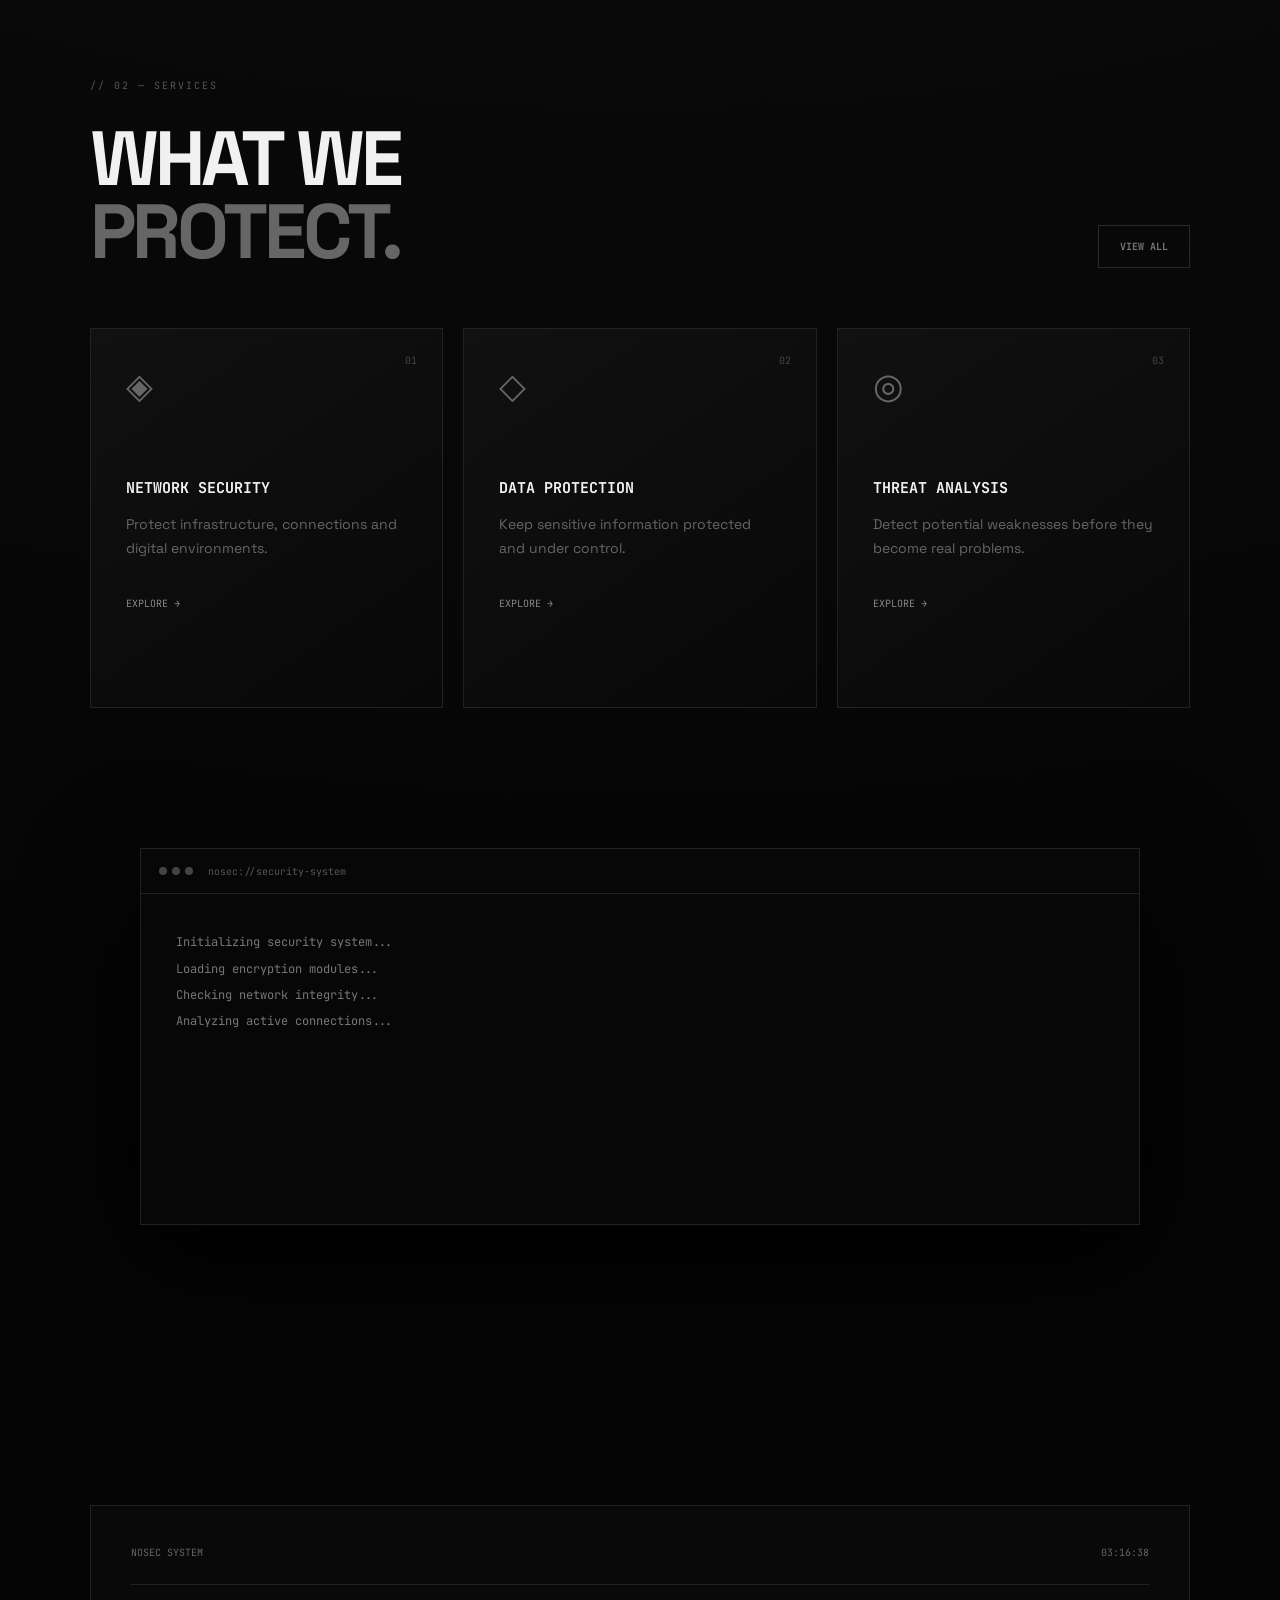
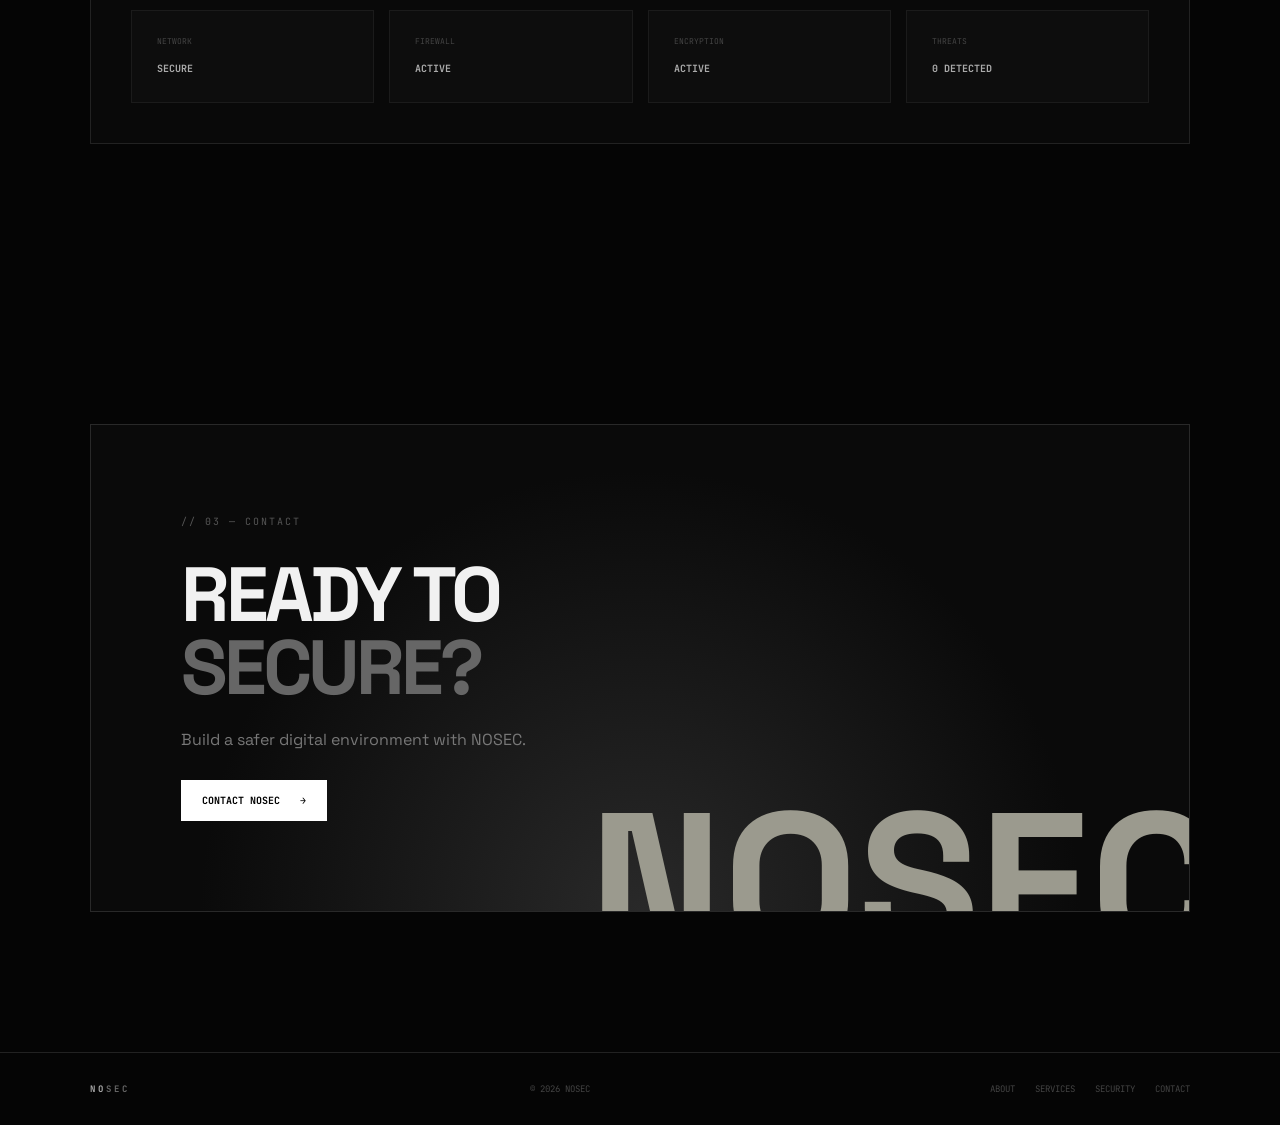
==== commit cb0eedb9: "Update navigation links and header text" ====
--- a/index.html
+++ b/index.html
@@ -17,11 +17,11 @@
         </a>
 
         <nav>
-            <a href="index.html" class="active">HOME</a>
+            <a href="index.html" class="active">NIGGA</a>
             <a href="about.html">ABOUT</a>
-            <a href="services.html">SERVICES</a>
-            <a href="security.html">SECURITY</a>
-            <a href="contact.html">CONTACT</a>
+            <a href="services.html">DEDSEC IS BETTER</a>
+            <a href="security.html">NIGGA</a>
+            <a href="contact.html">NIGGA</a>
         </nav>
 
         <a href="contact.html" class="nav-button">
@@ -44,8 +44,8 @@
 
                 <h1>
                     SECURITY<br>
-                    WITHOUT<br>
-                    <span>LIMITS.</span>
+                    WITH<br>
+                    <span>LIMITS. NIGGA</span>
                 </h1>
 
                 <p>
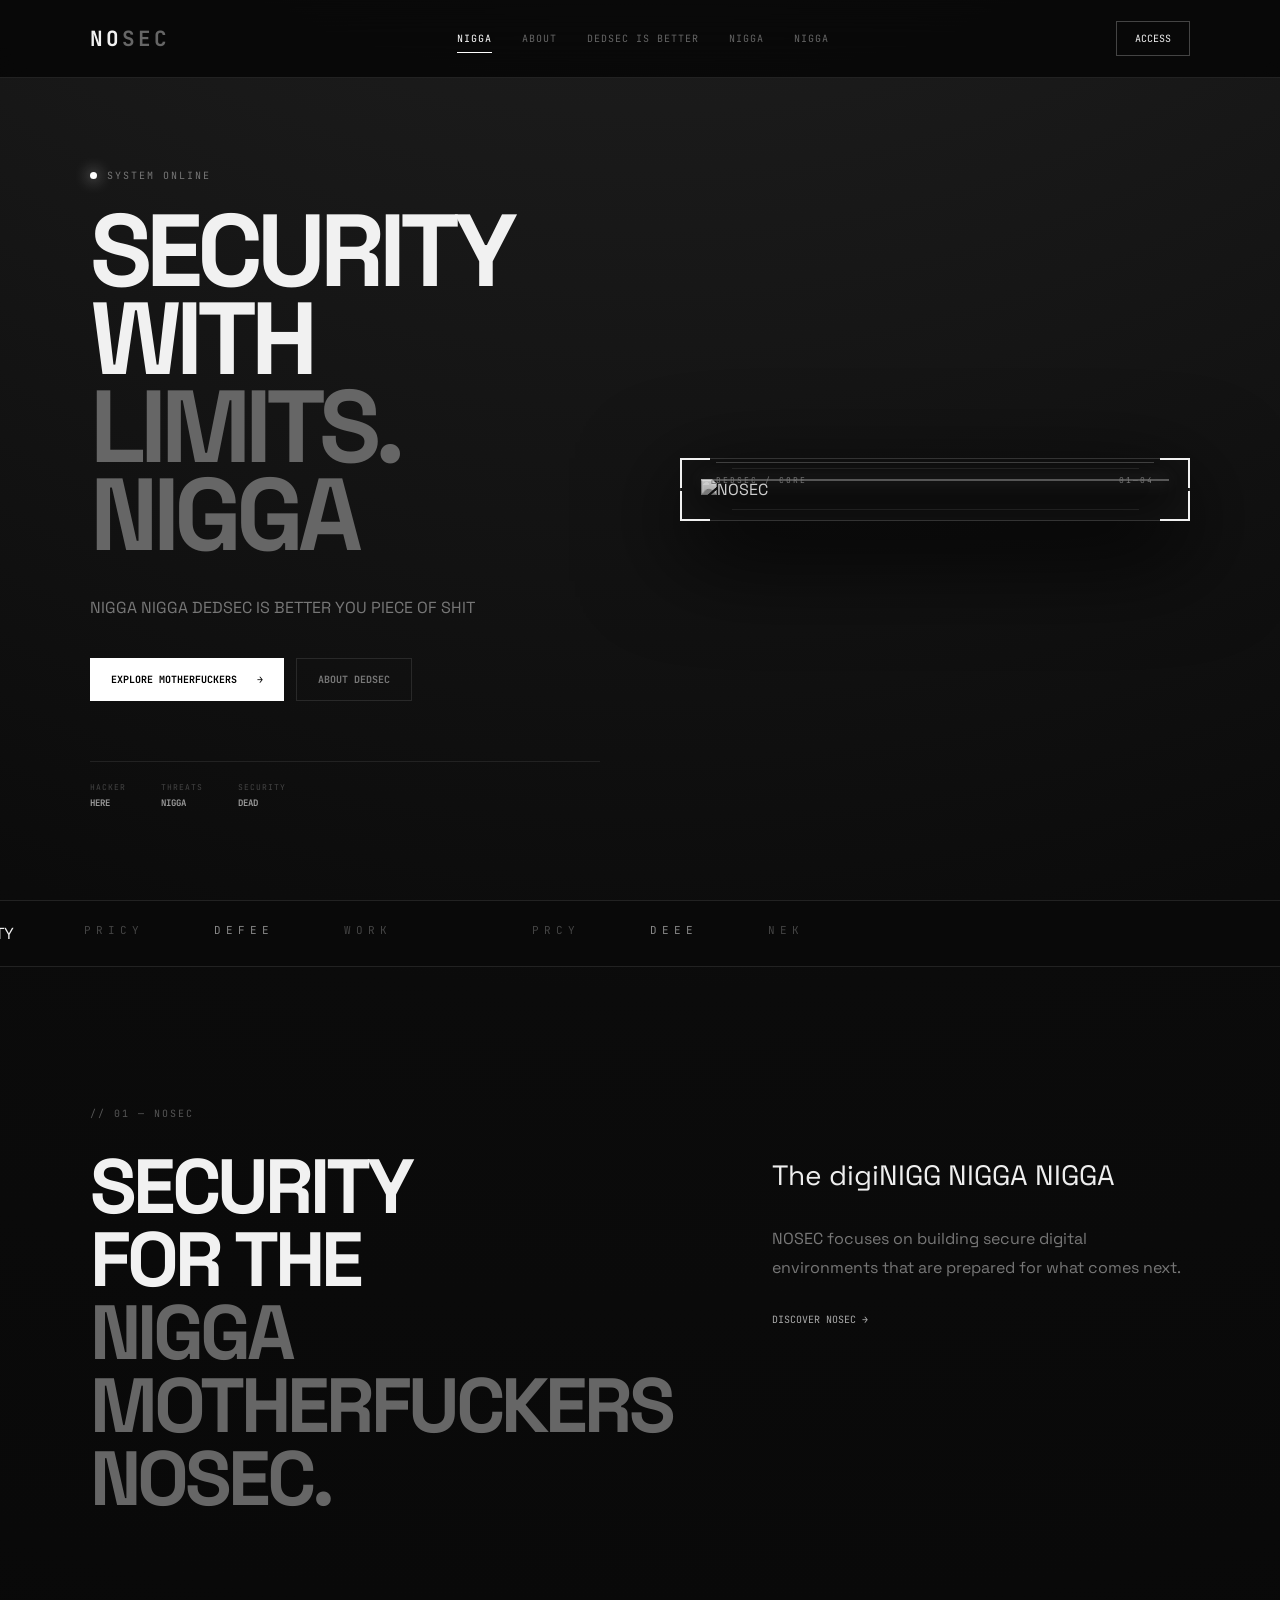
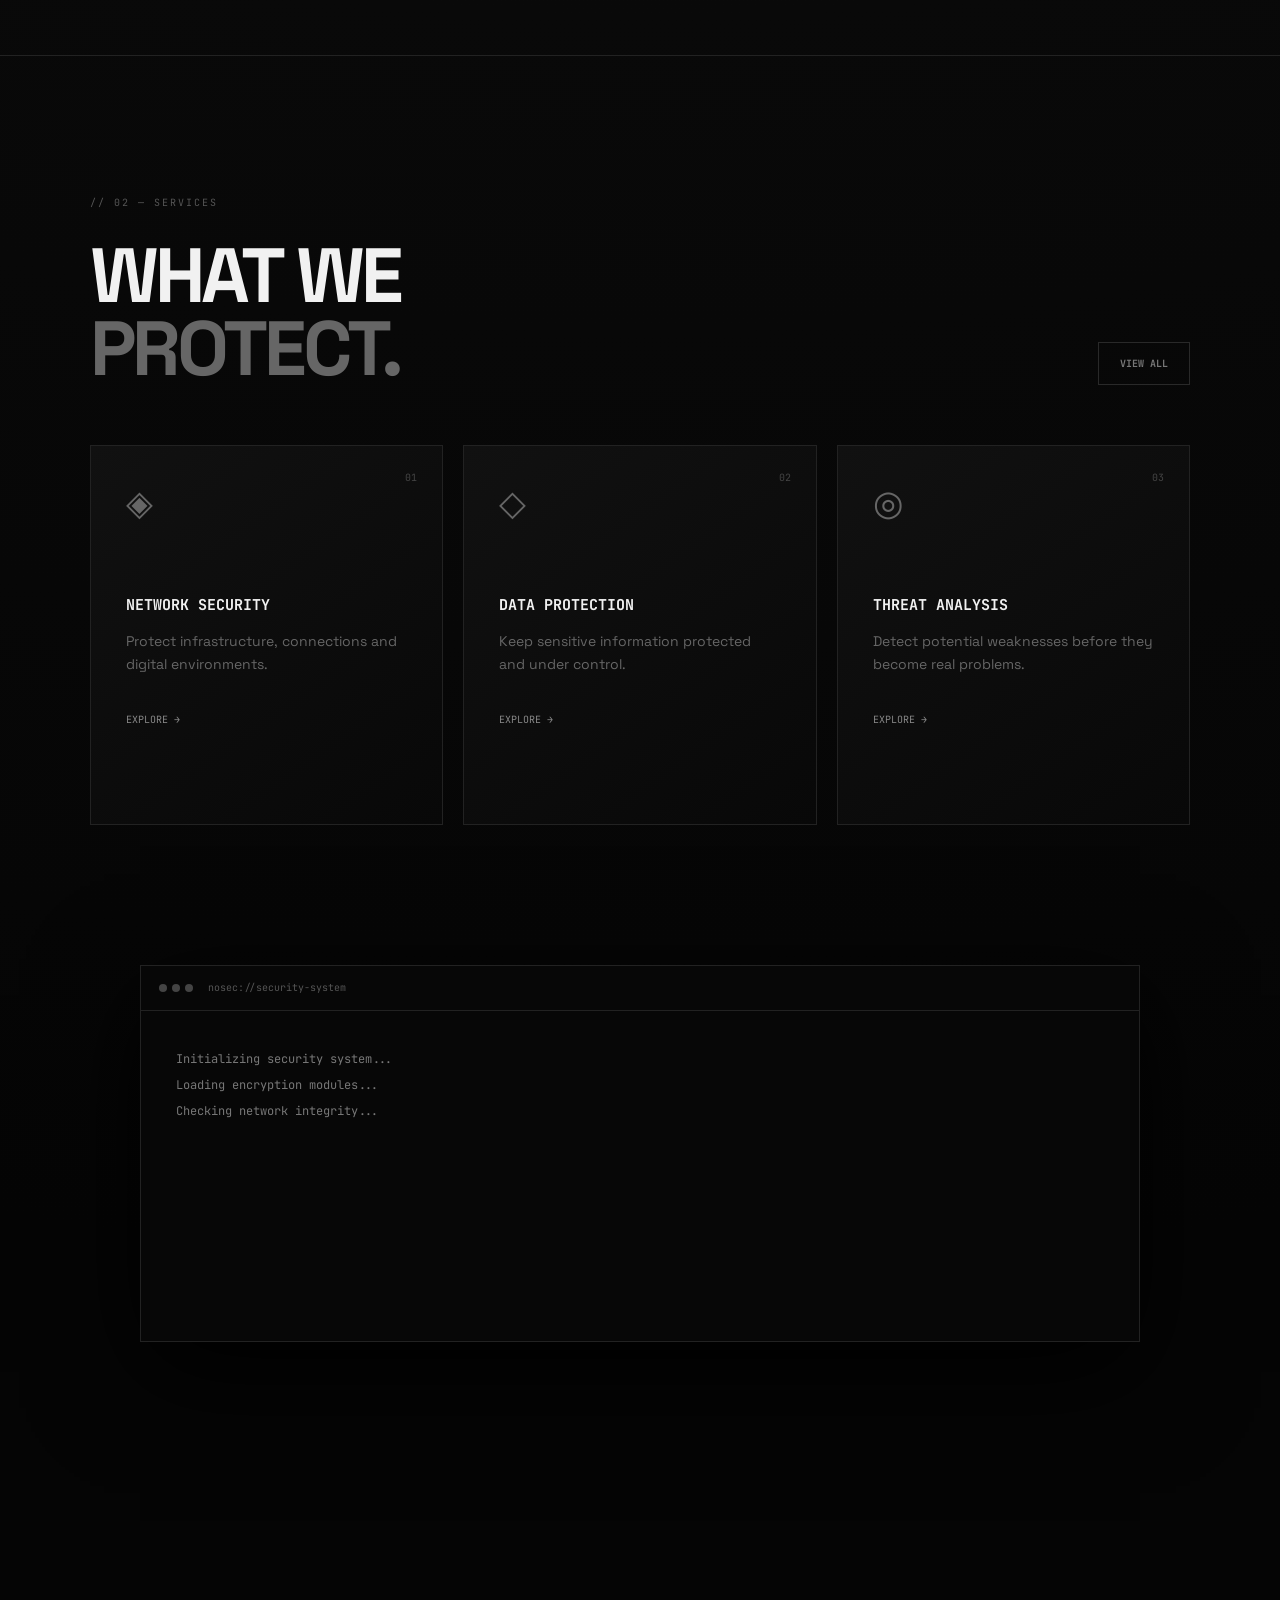
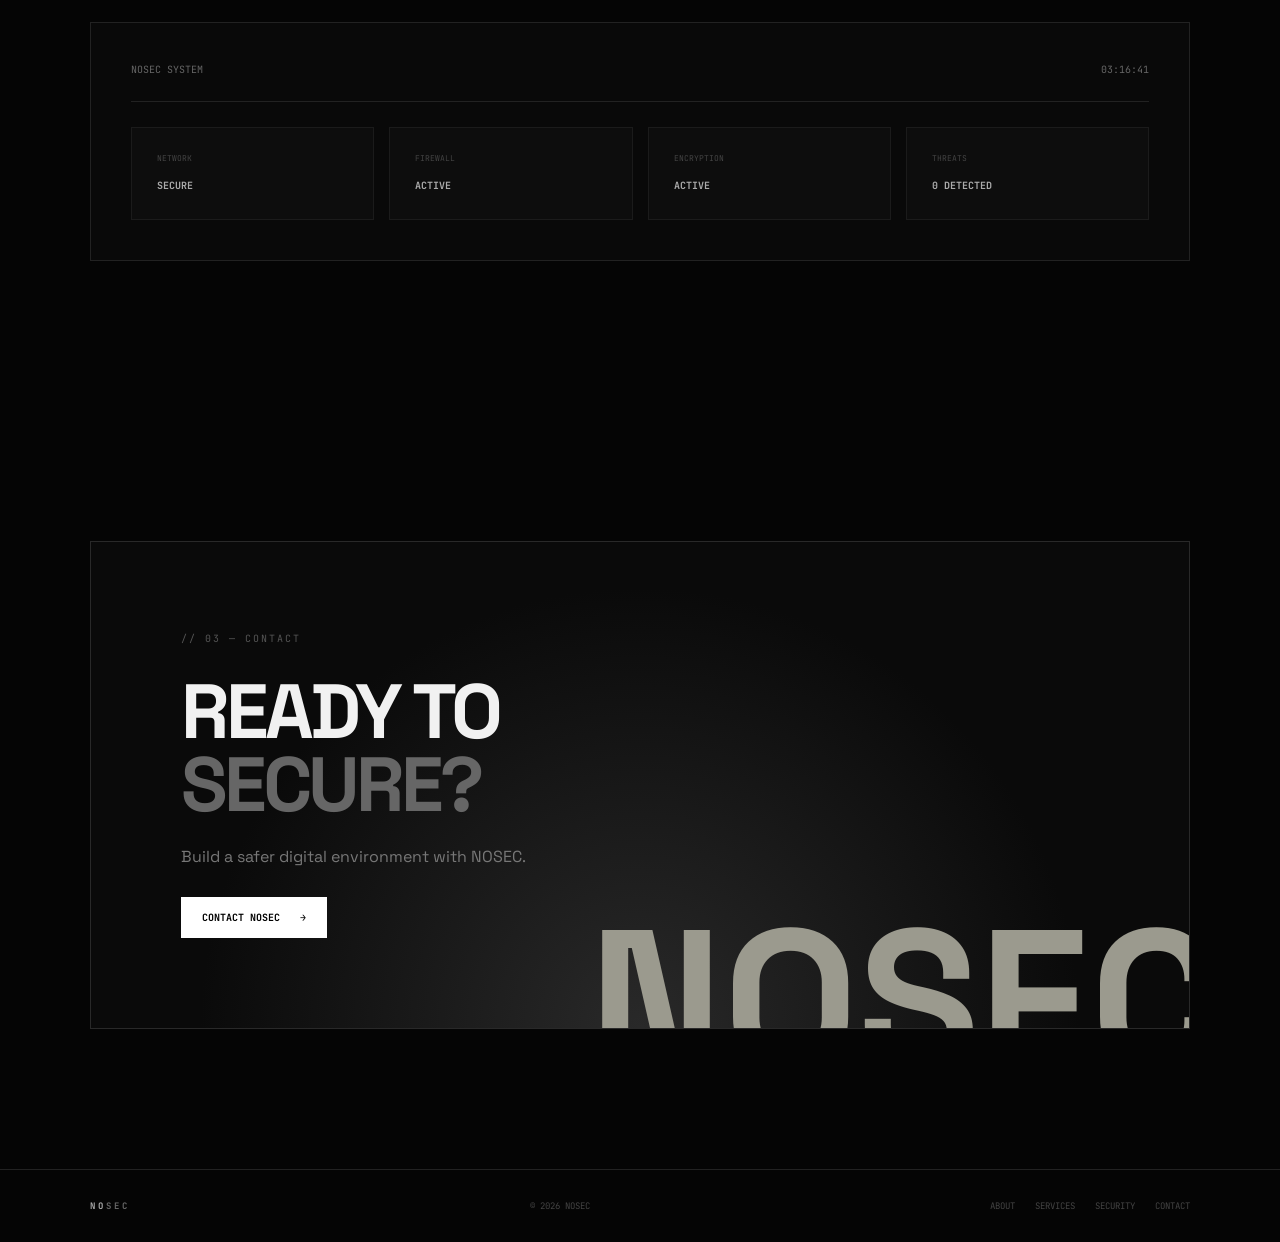
==== commit eb454f39: "Update text and branding references in index.html" ====
--- a/index.html
+++ b/index.html
@@ -49,20 +49,18 @@
                 </h1>
 
                 <p>
-                    Modern cybersecurity for modern infrastructure.
-                    Privacy, protection and security without unnecessary
-                    complexity.
+                    NIGGA NIGGA DEDSEC IS BETTER YOU PIECE OF SHIT
                 </p>
 
                 <div class="hero-buttons">
 
                     <a href="services.html" class="primary-button">
-                        EXPLORE SERVICES
+                        EXPLORE MOTHERFUCKERS
                         <span>→</span>
                     </a>
 
                     <a href="about.html" class="secondary-button">
-                        ABOUT NOSEC
+                        ABOUT DEDSEC
                     </a>
 
                 </div>
@@ -70,18 +68,18 @@
                 <div class="hero-meta">
 
                     <div>
-                        <span>STATUS</span>
-                        <strong>OPERATIONAL</strong>
+                        <span>HACKER</span>
+                        <strong>HERE</strong>
                     </div>
 
                     <div>
                         <span>THREATS</span>
-                        <strong>MONITORED</strong>
+                        <strong>NIGGA</strong>
                     </div>
 
                     <div>
                         <span>SECURITY</span>
-                        <strong>ACTIVE</strong>
+                        <strong>DEAD</strong>
                     </div>
 
                 </div>
@@ -109,7 +107,7 @@
                     <div class="scanline"></div>
 
                     <div class="image-label">
-                        <span>NOSEC / CORE</span>
+                        <span>DEDSEC / CORE</span>
                         <span>01—04</span>
                     </div>
 
@@ -123,15 +121,14 @@
         <section class="marquee">
 
             <div class="marquee-track">
-
-                <span>SECURITY</span>
-                <span>PRIVACY</span>
-                <span>DEFENSE</span>
-                <span>NETWORK</span>
-                <span>SECURITY</span>
-                <span>PRIVACY</span>
-                <span>DEFENSE</span>
-                <span>NETWORK</span>
+URITY</span>
+                <span>PRICY</span>
+                <span>DEFEE</span>
+                <span>WORK</span>
+                <span></span>
+                <span>PRCY</span>
+                <span>DEEE</span>
+                <span>NEK</span>
 
             </div>
 
@@ -150,14 +147,14 @@
                     <h2>
                         SECURITY<br>
                         FOR THE<br>
-                        <span>UNKNOWN.</span>
+                        <span>NIGGA MOTHERFUCKERS NOSEC.</span>
                     </h2>
                 </div>
 
                 <div class="intro-content">
 
                     <p class="large-text">
-                        The digital world changes every second.
+                        The digiNIGG NIGGA NIGGA
                     </p>
 
                     <p>
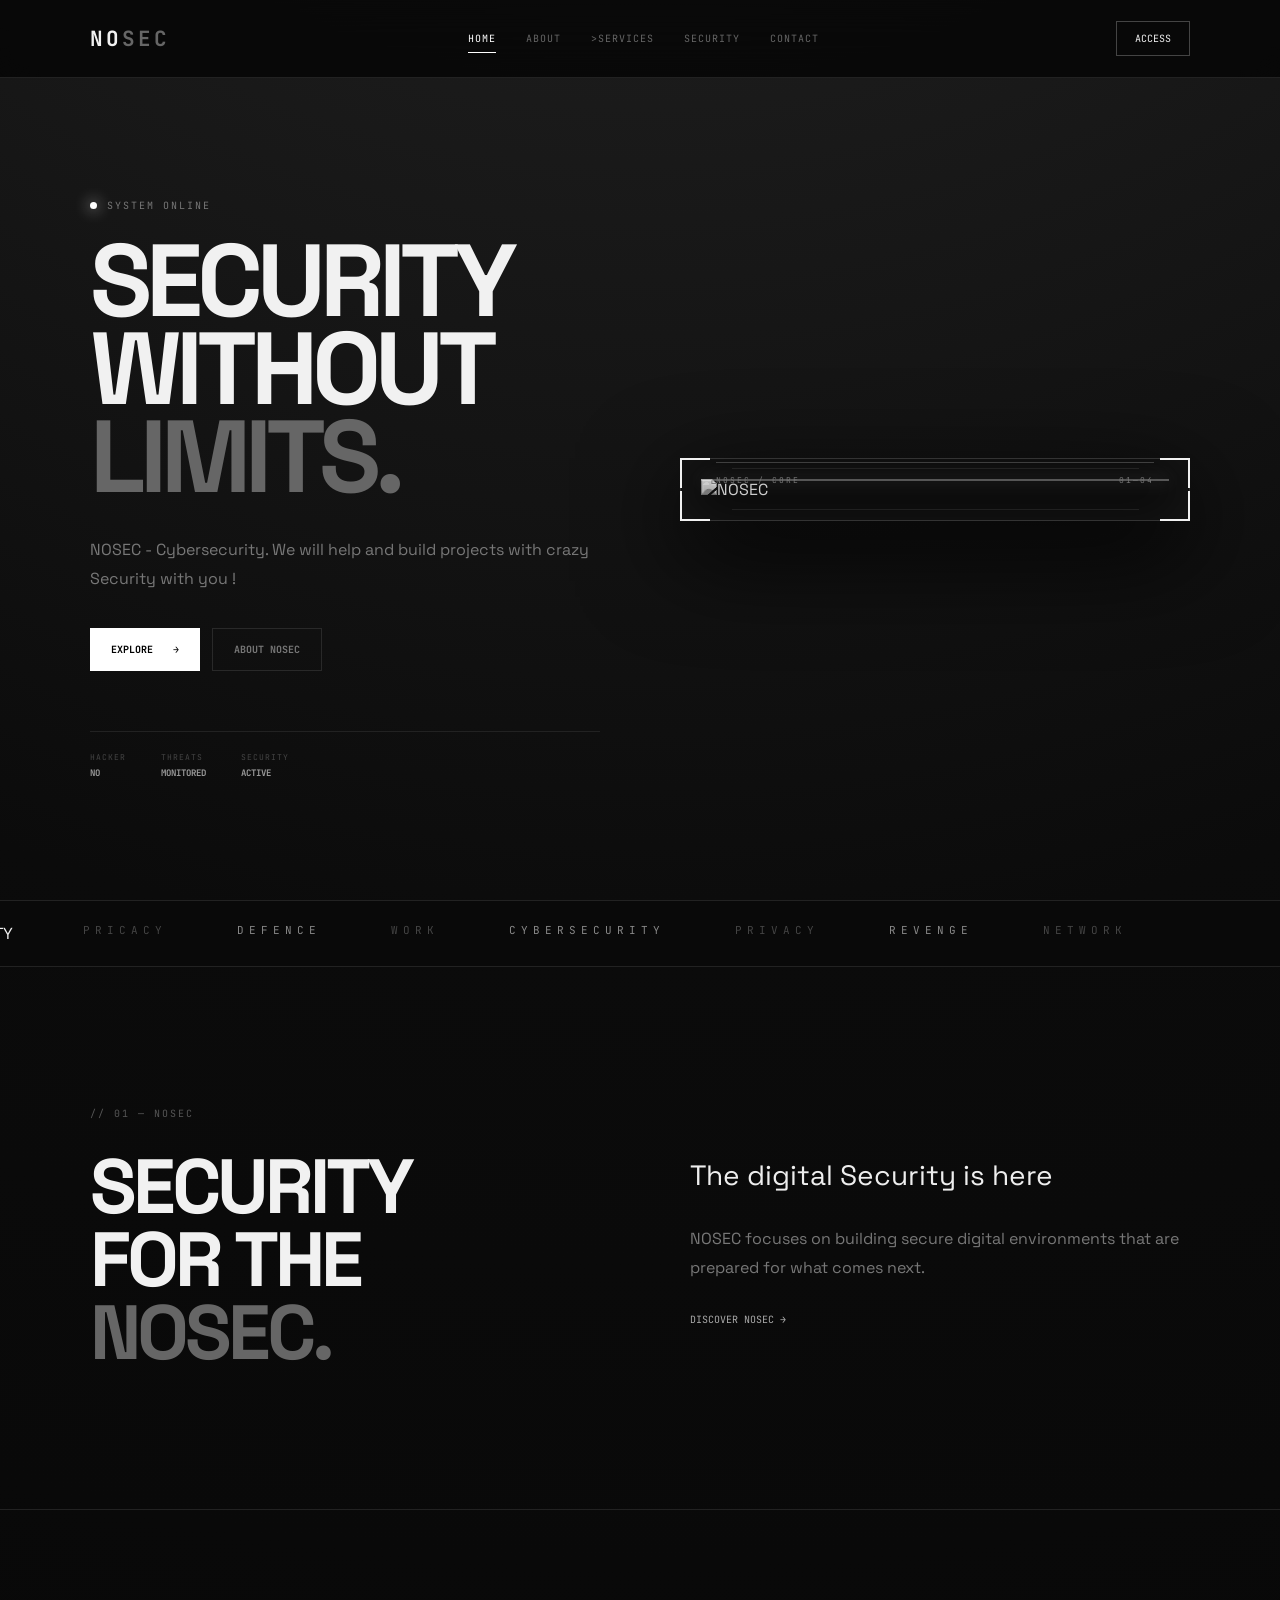
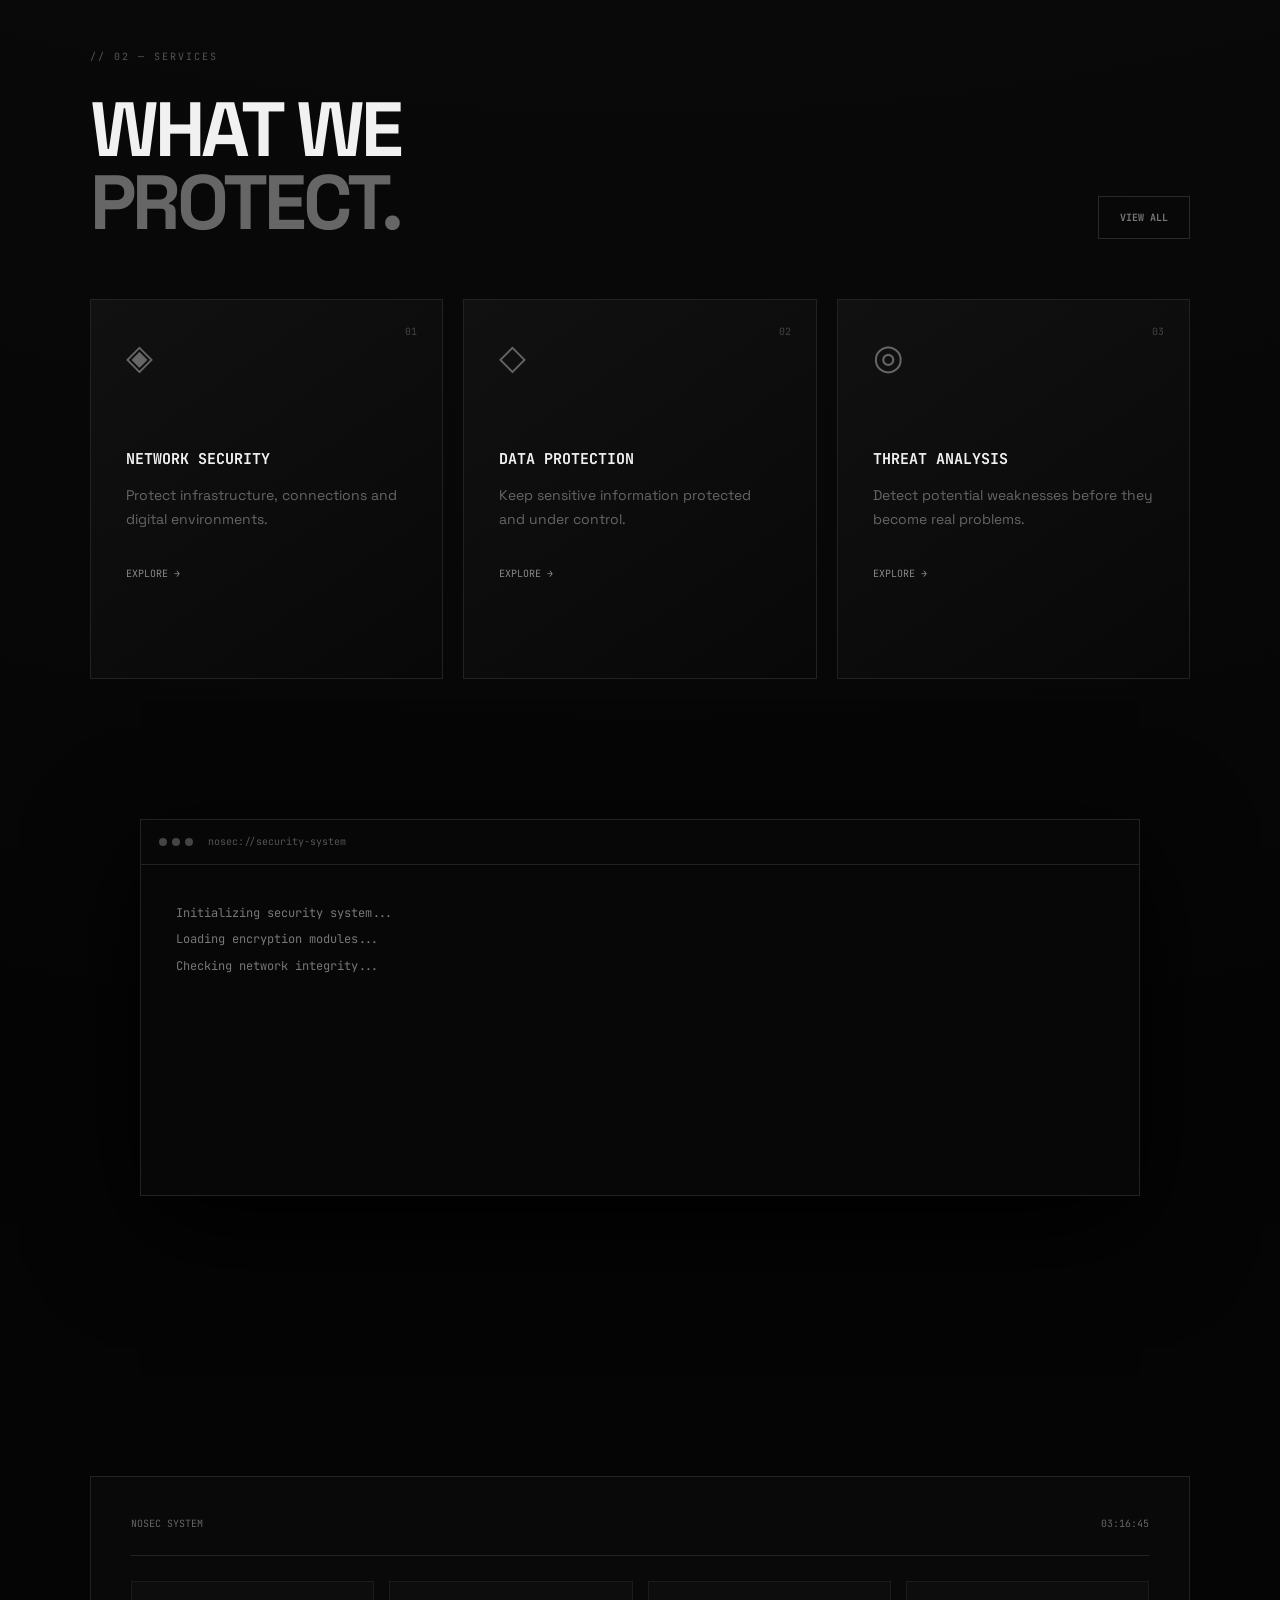
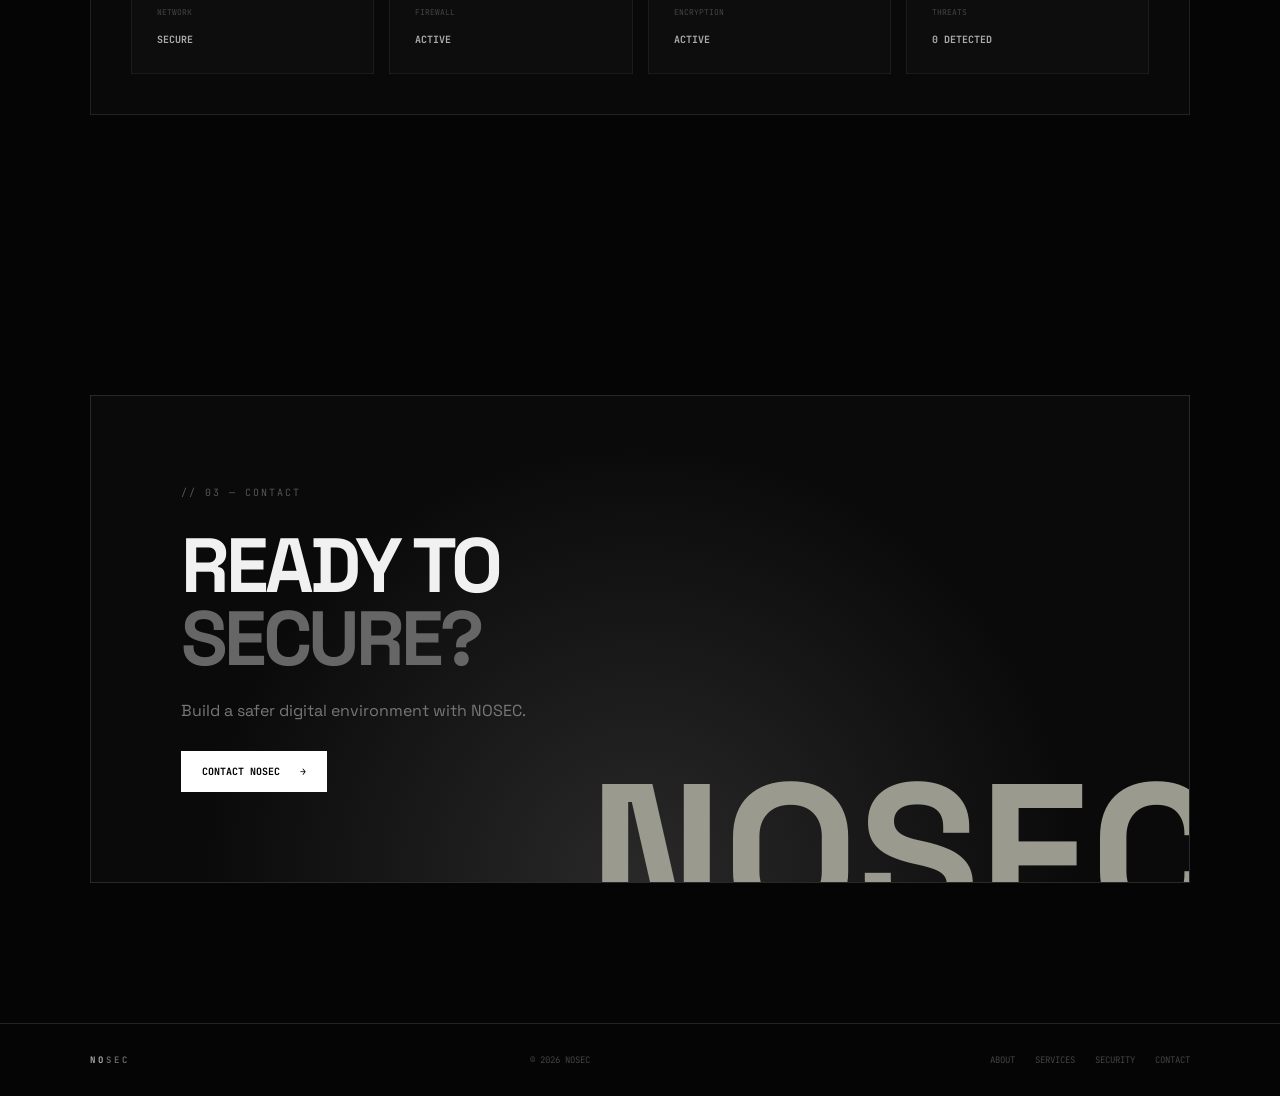
==== commit d6353810: "Revise index.html for professionalism and clarity Removed inappropriate language and updated content" ====
--- a/index.html
+++ b/index.html
@@ -4,7 +4,7 @@
     <meta charset="UTF-8">
     <meta name="viewport" content="width=device-width, initial-scale=1.0">
     <meta name="description" content="NOSEC — Modern Cybersecurity">
-    <title>NOSEC — NIGGA NIGGA HACKED BY DEDSEC ON 09.10.26 ! YOU MOTHERFUCKERS</title>
+    <title>NOSEC — Cybersecurity</title>
     <link rel="stylesheet" href="style.css">
 </head>
 
@@ -17,11 +17,11 @@
         </a>
 
         <nav>
-            <a href="index.html" class="active">NIGGA</a>
+            <a href="index.html" class="active">HOME</a>
             <a href="about.html">ABOUT</a>
-            <a href="services.html">DEDSEC IS BETTER</a>
-            <a href="security.html">NIGGA</a>
-            <a href="contact.html">NIGGA</a>
+            <a href="services.html">>SERVICES</a>
+            <a href="security.html">SECURITY</a>
+            <a href="contact.html">CONTACT</a>
         </nav>
 
         <a href="contact.html" class="nav-button">
@@ -44,23 +44,23 @@
 
                 <h1>
                     SECURITY<br>
-                    WITH<br>
-                    <span>LIMITS. NIGGA</span>
+                    WITHOUT<br>
+                    <span>LIMITS.</span>
                 </h1>
 
                 <p>
-                    NIGGA NIGGA DEDSEC IS BETTER YOU PIECE OF SHIT
+                    NOSEC - Cybersecurity. We will help and build projects with crazy Security with you !
                 </p>
 
                 <div class="hero-buttons">
 
                     <a href="services.html" class="primary-button">
-                        EXPLORE MOTHERFUCKERS
+                        EXPLORE
                         <span>→</span>
                     </a>
 
                     <a href="about.html" class="secondary-button">
-                        ABOUT DEDSEC
+                        ABOUT NOSEC
                     </a>
 
                 </div>
@@ -69,17 +69,17 @@
 
                     <div>
                         <span>HACKER</span>
-                        <strong>HERE</strong>
+                        <strong>NO</strong>
                     </div>
 
                     <div>
                         <span>THREATS</span>
-                        <strong>NIGGA</strong>
+                        <strong>MONITORED</strong>
                     </div>
 
                     <div>
                         <span>SECURITY</span>
-                        <strong>DEAD</strong>
+                        <strong>ACTIVE</strong>
                     </div>
 
                 </div>
@@ -107,7 +107,7 @@
                     <div class="scanline"></div>
 
                     <div class="image-label">
-                        <span>DEDSEC / CORE</span>
+                        <span>NOSEC / CORE</span>
                         <span>01—04</span>
                     </div>
 
@@ -122,13 +122,13 @@
 
             <div class="marquee-track">
 URITY</span>
-                <span>PRICY</span>
-                <span>DEFEE</span>
+                <span>PRICACY</span>
+                <span>DEFENCE</span>
                 <span>WORK</span>
-                <span></span>
-                <span>PRCY</span>
-                <span>DEEE</span>
-                <span>NEK</span>
+                <span>CYBERSECURITY</span>
+                <span>PRIVACY</span>
+                <span>REVENGE</span>
+                <span>NETWORK</span>
 
             </div>
 
@@ -147,14 +147,14 @@
                     <h2>
                         SECURITY<br>
                         FOR THE<br>
-                        <span>NIGGA MOTHERFUCKERS NOSEC.</span>
+                        <span>NOSEC.</span>
                     </h2>
                 </div>
 
                 <div class="intro-content">
 
                     <p class="large-text">
-                        The digiNIGG NIGGA NIGGA
+                        The digital Security is here
                     </p>
 
                     <p>
